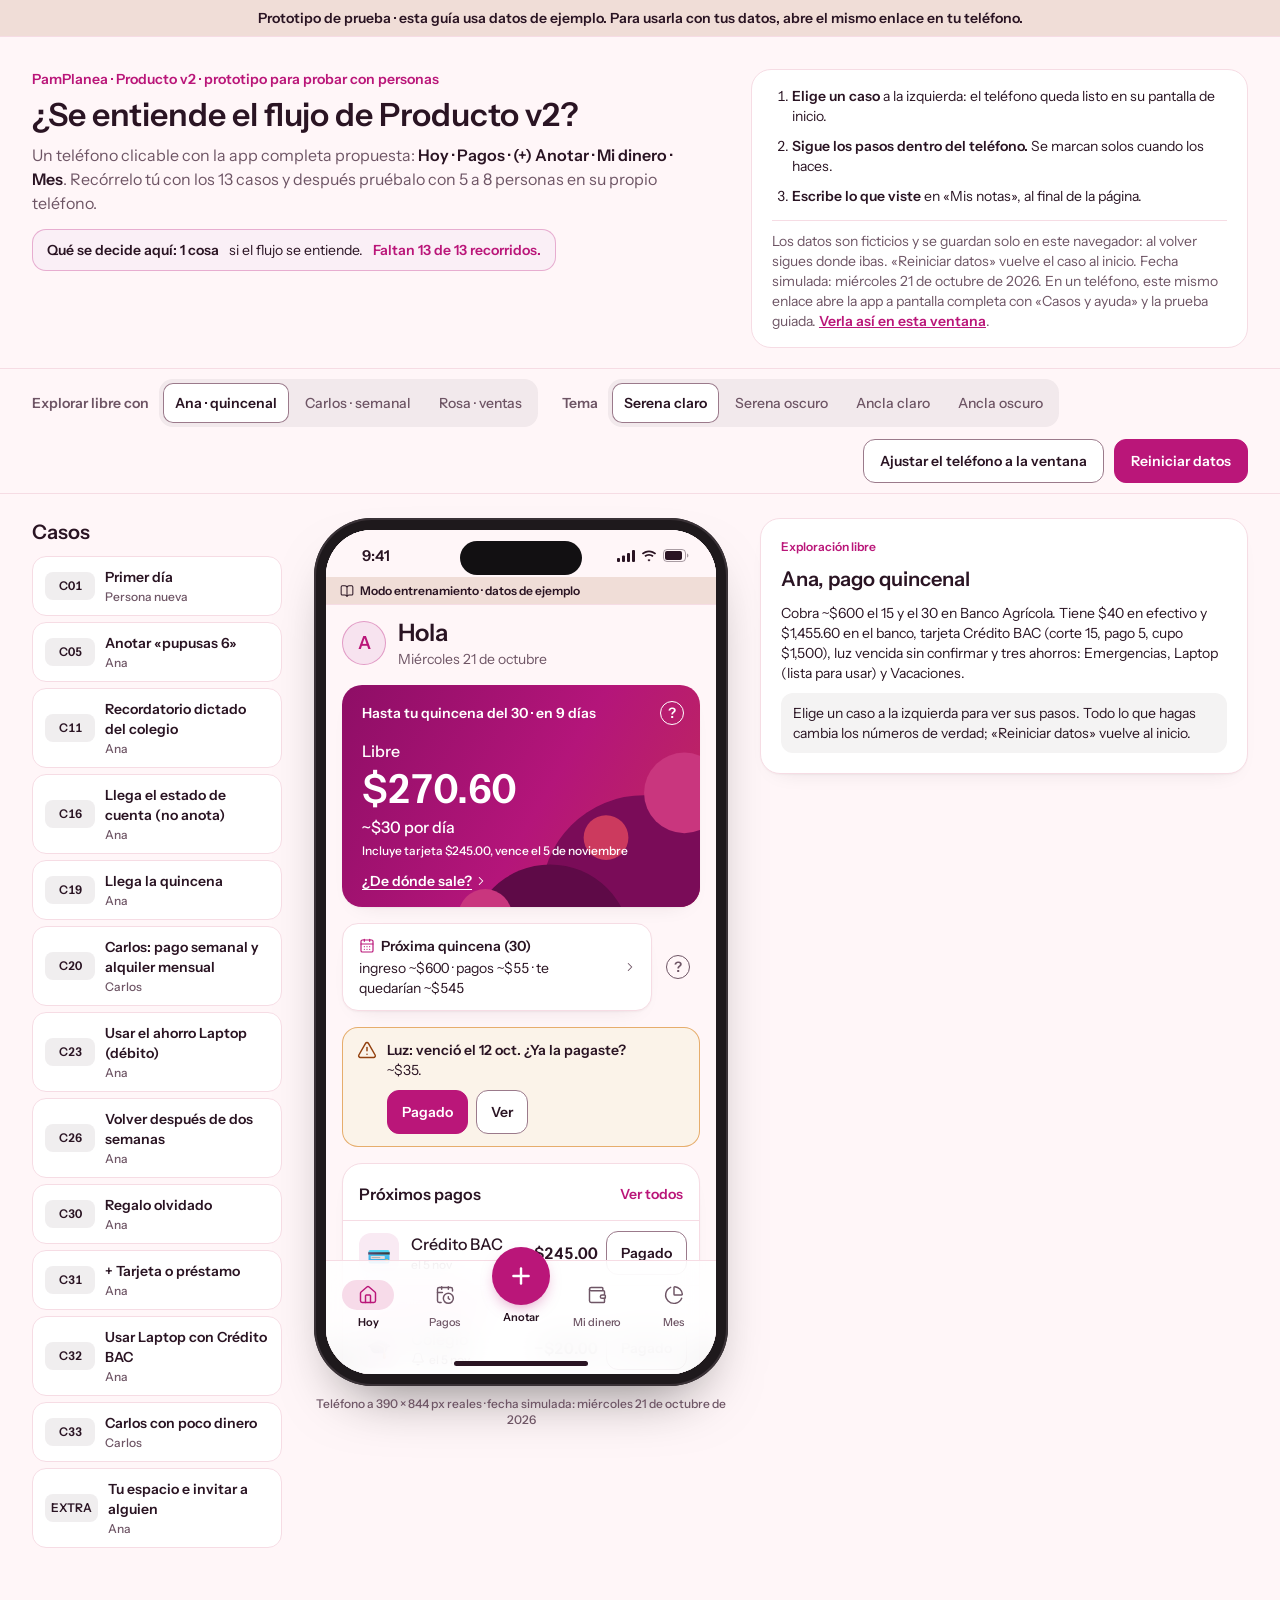
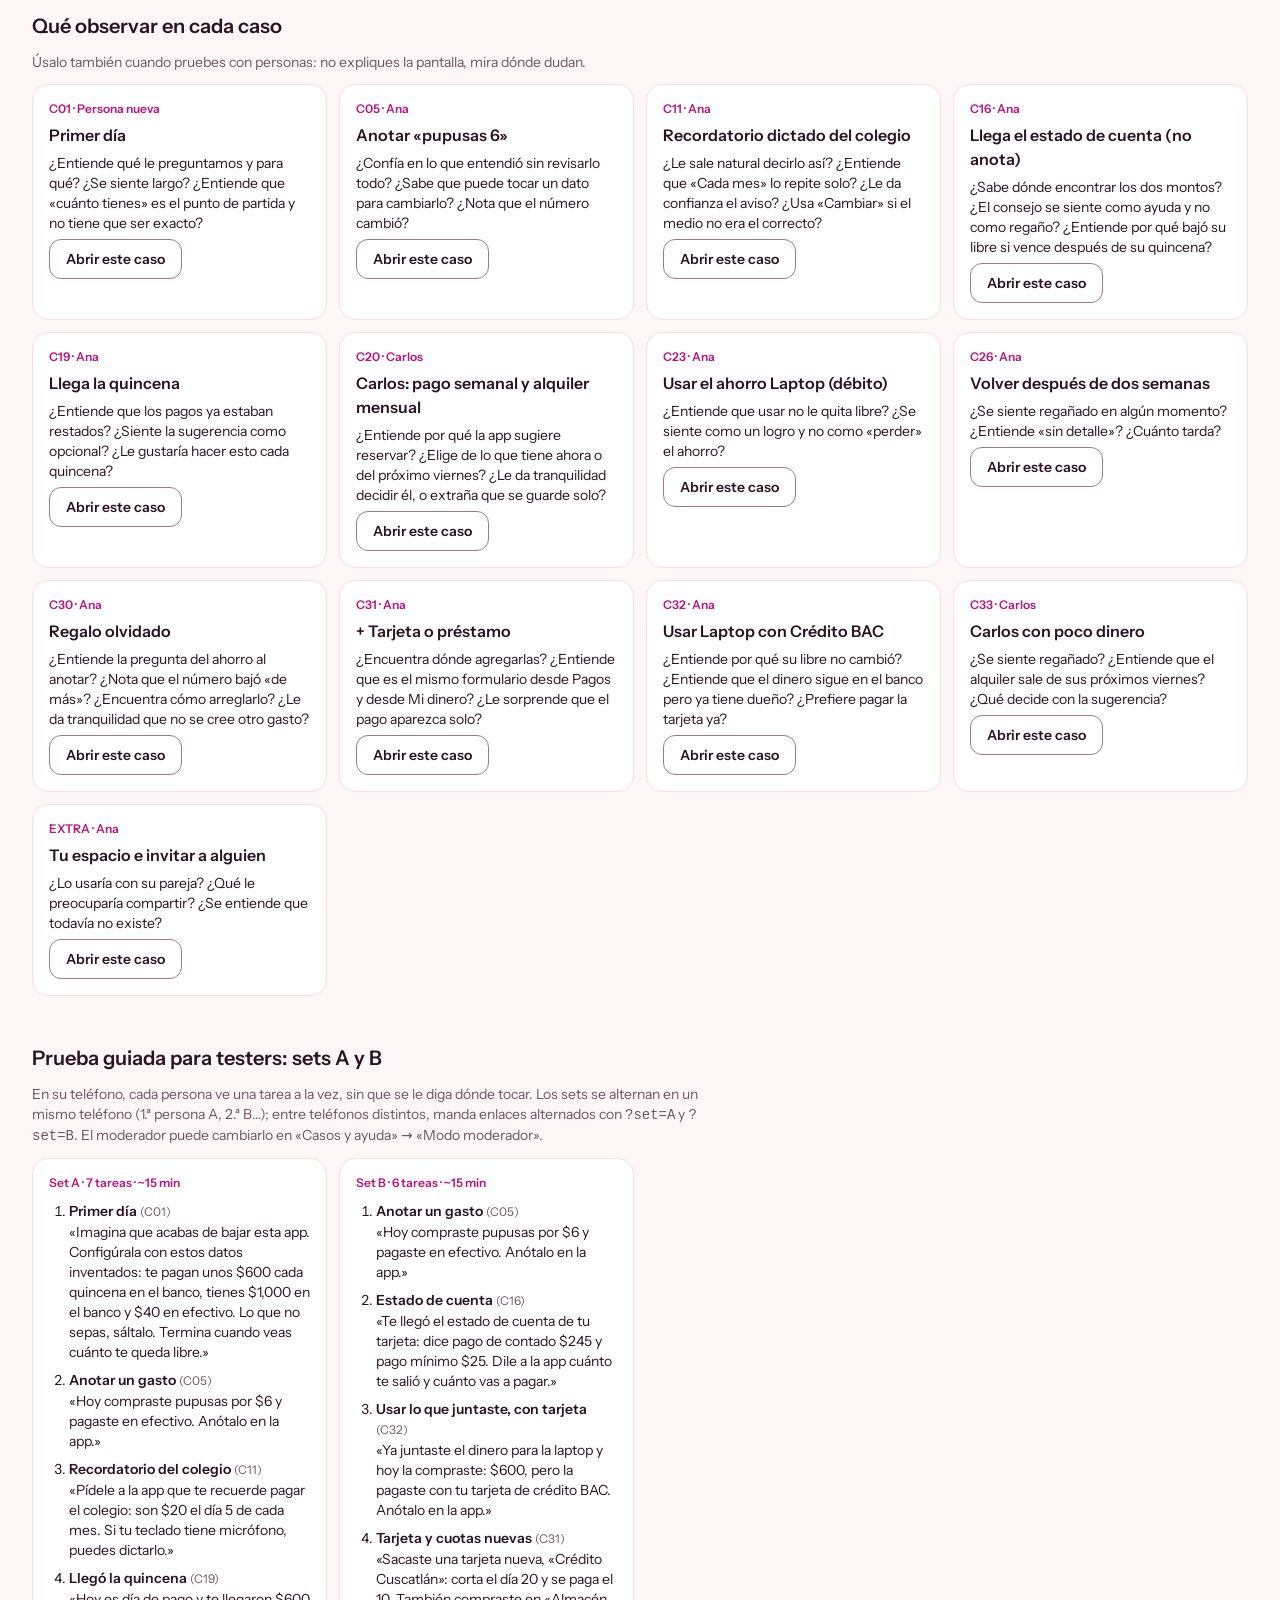
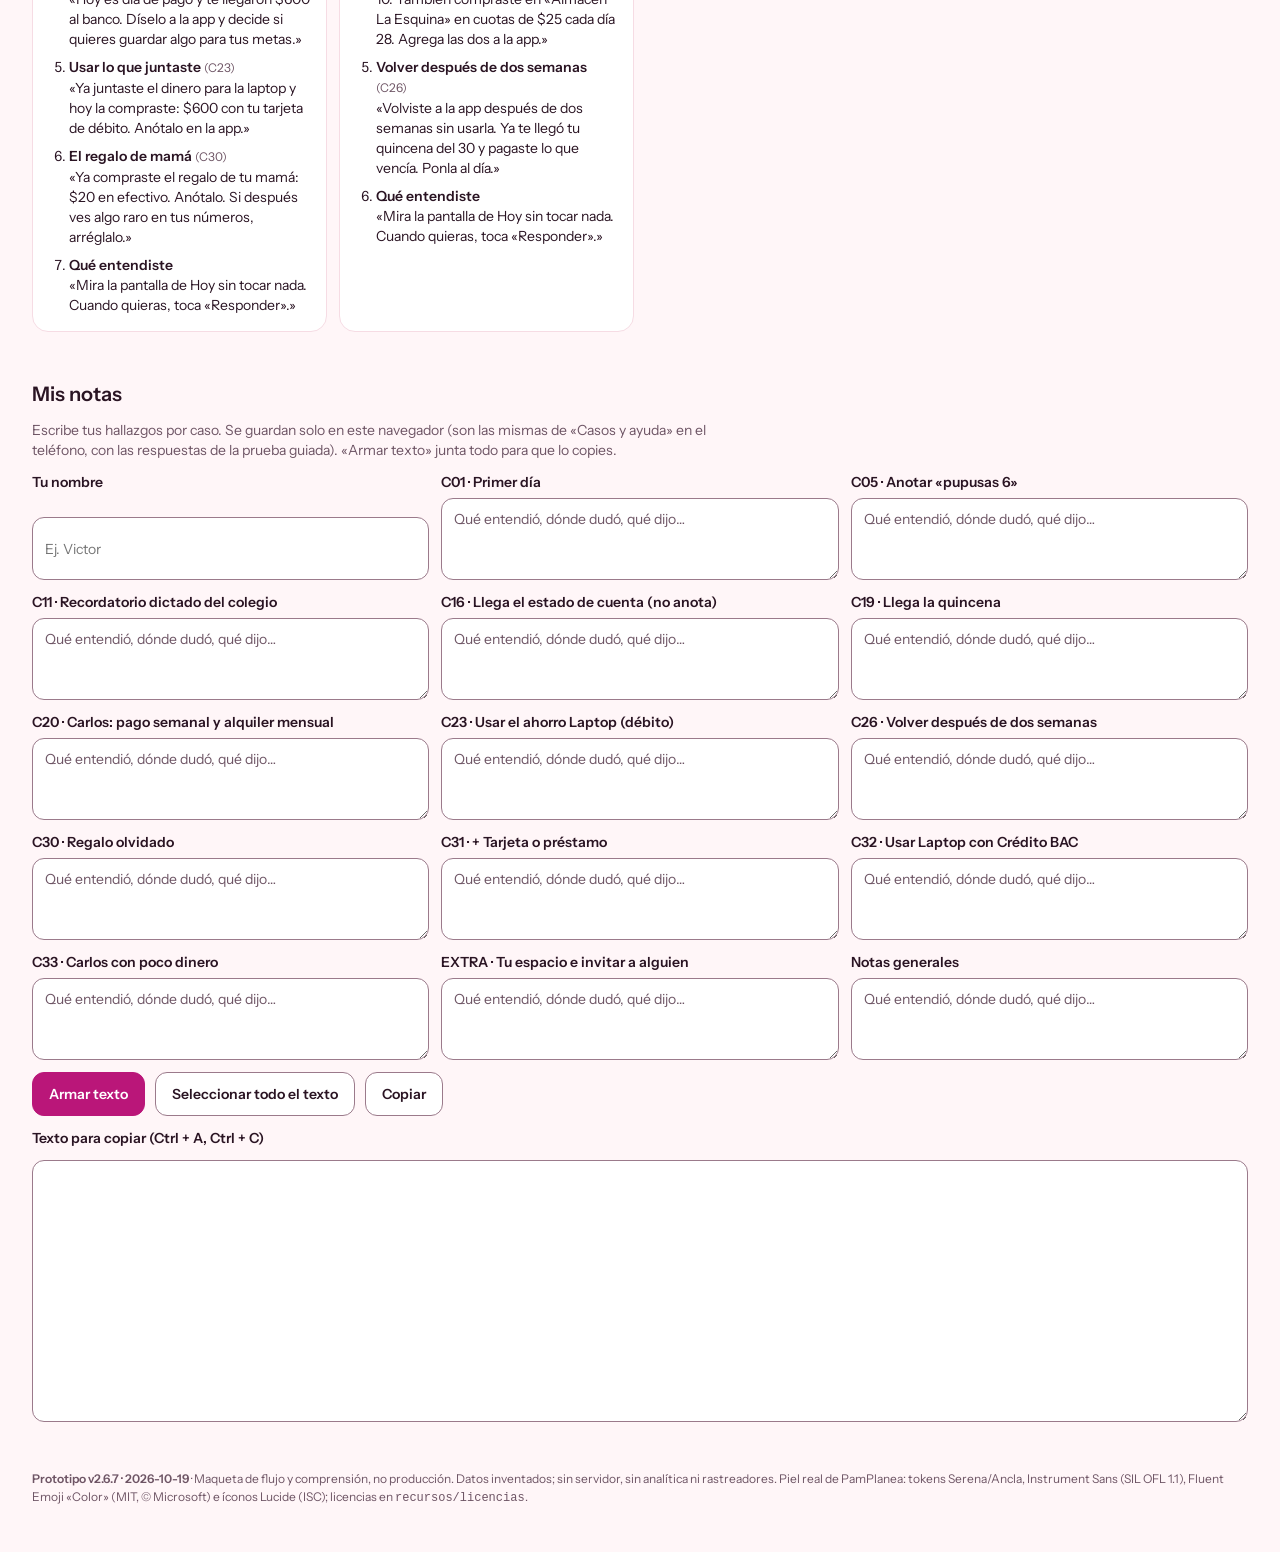
==== index.html @ c640e4ea "chore: Prototipo v2.6.7 · 2026-10-19 — caché v2.6.7, README y LEEME - VERSION_PROTOTIPO y la guía: «" ====
<!doctype html>
<html lang="es" data-palette="serena" data-mode="light">
    <head>
        <meta charset="utf-8" />
        <meta name="viewport" content="width=device-width, initial-scale=1" />
        <meta name="color-scheme" content="light dark" />
        <meta name="robots" content="noindex" />
        <title>PamPlanea · prototipo v2</title>
        <script>
            // En pantalla angosta (< 768 px) la app se abre a pantalla completa, sin marco ni guía.
            // «?guia=1» (desde «Casos y ayuda») muestra la guía de todos modos.
            if (window.matchMedia('(max-width: 767px)').matches && !/[?&]guia=1/.test(location.search)) location.replace('telefono.html' + location.search + location.hash);
        </script>
        <link rel="icon" href="recursos/icono.svg" type="image/svg+xml" />
        <script>
            // App instalable (PWA) solo servida por http(s): por file:// el navegador bloquea el manifest.
            if (/^https?:$/.test(location.protocol)) document.head.appendChild(Object.assign(document.createElement('link'), { rel: 'manifest', href: 'manifest.webmanifest' }));
        </script>
        <meta name="theme-color" content="#f7e9e4" />
        <link rel="apple-touch-icon" href="recursos/iconos/apple-touch-icon-180.png" />
        <meta name="apple-mobile-web-app-capable" content="yes" />
        <meta name="mobile-web-app-capable" content="yes" />
        <meta name="apple-mobile-web-app-title" content="PamPlanea" />
        <meta name="apple-mobile-web-app-status-bar-style" content="default" />
        <link rel="stylesheet" href="recursos/fuentes.css" />
        <link rel="stylesheet" href="recursos/tokens.css" />
        <link rel="stylesheet" href="guia.css" />
    </head>
    <body>
        <a class="g-saltar" href="#telefono">Ir al teléfono</a>
        <p class="g-aviso" role="note">Prototipo de prueba · esta guía usa datos de ejemplo. Para usarla con tus datos, abre el mismo enlace en tu teléfono.</p>
        <header class="g-cab">
            <div class="g-cab-txt">
                <p class="g-ceja">PamPlanea · Producto v2 · prototipo para probar con personas</p>
                <h1>¿Se entiende el flujo de Producto v2?</h1>
                <p class="g-lead">Un teléfono clicable con la app completa propuesta: <strong>Hoy · Pagos · (+) Anotar · Mi dinero · Mes</strong>. Recórrelo tú con los 13 casos y después pruébalo con 5 a 8 personas en su propio teléfono.</p>
                <p class="g-decide"><span class="g-decide-t">Qué se decide aquí: 1 cosa</span> si el flujo se entiende. <span id="g-faltan" aria-live="polite">Faltan 13 de 13 recorridos.</span></p>
            </div>
            <ol class="g-como">
                <li><strong>Elige un caso</strong> a la izquierda: el teléfono queda listo en su pantalla de inicio.</li>
                <li><strong>Sigue los pasos dentro del teléfono.</strong> Se marcan solos cuando los haces.</li>
                <li><strong>Escribe lo que viste</strong> en «Mis notas», al final de la página.</li>
                <li class="g-como-nota">Los datos son ficticios y se guardan solo en este navegador: al volver sigues donde ibas. «Reiniciar datos» vuelve el caso al inicio. Fecha simulada: miércoles 21 de octubre de 2026. En un teléfono, este mismo enlace abre la app a pantalla completa con «Casos y ayuda» y la prueba guiada. <a href="telefono.html">Verla así en esta ventana</a>.</li>
            </ol>
        </header>

        <div class="g-barra" role="region" aria-label="Controles del prototipo">
            <div class="g-control" role="group" aria-labelledby="g-l-persona">
                <span class="g-control-l" id="g-l-persona">Explorar libre con</span>
                <div class="g-seg">
                    <button type="button" data-persona="ana" aria-pressed="false">Ana · quincenal</button>
                    <button type="button" data-persona="carlos" aria-pressed="false">Carlos · semanal</button>
                    <button type="button" data-persona="rosa" aria-pressed="false">Rosa · ventas</button>
                </div>
            </div>
            <div class="g-control" role="group" aria-labelledby="g-l-tema">
                <span class="g-control-l" id="g-l-tema">Tema</span>
                <div class="g-seg">
                    <button type="button" data-tema="serena-claro" aria-pressed="true">Serena claro</button>
                    <button type="button" data-tema="serena-oscuro" aria-pressed="false">Serena oscuro</button>
                    <button type="button" data-tema="ancla-claro" aria-pressed="false">Ancla claro</button>
                    <button type="button" data-tema="ancla-oscuro" aria-pressed="false">Ancla oscuro</button>
                </div>
            </div>
            <div class="g-control g-control--der">
                <button type="button" class="g-btn" id="g-ajustar" aria-pressed="false">Ajustar el teléfono a la ventana</button>
                <button type="button" class="g-btn g-btn--prim" id="g-reiniciar">Reiniciar datos</button>
            </div>
        </div>

        <main class="g-main">
            <nav class="g-casos" aria-labelledby="g-casos-t">
                <h2 id="g-casos-t" class="g-h2">Casos</h2>
                <ul id="g-lista-casos"></ul>
            </nav>
            <div class="g-telefono" id="g-telefono">
                <div class="marco">
                    <iframe id="telefono" src="telefono.html" title="Prototipo de PamPlanea en un teléfono de 390 por 844 píxeles" width="390" height="844"></iframe>
                </div>
                <p class="g-pie-tel" id="g-pie-tel">Teléfono a 390 × 844 px reales · fecha simulada: miércoles 21 de octubre de 2026</p>
            </div>
            <aside class="g-panel" id="g-panel" aria-live="polite"></aside>
        </main>

        <section class="g-seccion" aria-labelledby="g-obs-t">
            <h2 id="g-obs-t" class="g-h2">Qué observar en cada caso</h2>
            <p class="g-sub">Úsalo también cuando pruebes con personas: no expliques la pantalla, mira dónde dudan.</p>
            <div class="g-obs" id="g-obs"></div>
        </section>

        <section class="g-seccion" aria-labelledby="g-sets-t">
            <h2 id="g-sets-t" class="g-h2">Prueba guiada para testers: sets A y B</h2>
            <p class="g-sub">En su teléfono, cada persona ve una tarea a la vez, sin que se le diga dónde tocar. Los sets se alternan en un mismo teléfono (1.ª persona A, 2.ª B…); entre teléfonos distintos, manda enlaces alternados con <code>?set=A</code> y <code>?set=B</code>. El moderador puede cambiarlo en «Casos y ayuda» → «Modo moderador».</p>
            <div class="g-obs" id="g-sets"></div>
        </section>

        <section class="g-seccion" aria-labelledby="g-notas-t">
            <h2 id="g-notas-t" class="g-h2">Mis notas</h2>
            <p class="g-sub">Escribe tus hallazgos por caso. Se guardan solo en este navegador (son las mismas de «Casos y ayuda» en el teléfono, con las respuestas de la prueba guiada). «Armar texto» junta todo para que lo copies.</p>
            <div class="g-notas" id="g-notas"></div>
            <div class="g-armar">
                <button type="button" class="g-btn g-btn--prim" id="g-armar">Armar texto</button>
                <button type="button" class="g-btn" id="g-seleccionar">Seleccionar todo el texto</button>
                <button type="button" class="g-btn" id="g-copiar">Copiar</button>
                <span class="g-copiado" id="g-copiado" aria-live="polite"></span>
            </div>
            <label class="g-label" for="g-texto">Texto para copiar (Ctrl + A, Ctrl + C)</label>
            <textarea id="g-texto" class="g-texto" readonly rows="12"></textarea>
        </section>

        <footer class="g-pie">
            <p><strong id="g-version">Prototipo v2.6.7 · 2026-10-19</strong> · Maqueta de flujo y comprensión, no producción. Datos inventados; sin servidor, sin analítica ni rastreadores. Piel real de PamPlanea: tokens Serena/Ancla, Instrument Sans (SIL OFL 1.1), Fluent Emoji «Color» (MIT, © Microsoft) e íconos Lucide (ISC); licencias en <code>recursos/licencias</code>.</p>
        </footer>
        <script src="casos.js"></script>
        <script src="guia.js"></script>
    </body>
</html>
---- recursos/fuentes.css ----
/* Instrument Sans (SIL OFL 1.1). Incrustada en base64 para abrir con doble clic. */
@font-face{font-family:'Instrument Sans';font-style:normal;font-weight:400;font-display:block;src:url([data-uri]) format('woff2')}
@font-face{font-family:'Instrument Sans';font-style:normal;font-weight:500;font-display:block;src:url([data-uri]) format('woff2')}
@font-face{font-family:'Instrument Sans';font-style:normal;font-weight:600;font-display:block;src:url([data-uri]) format('woff2')}
---- recursos/tokens.css ----
/* Copiado de resources/css/app.css (solo lectura) por herramientas/generar-recursos.mjs. */
:root {
    --font-sans:
        Instrument Sans, ui-sans-serif, system-ui, sans-serif,
        'Apple Color Emoji', 'Segoe UI Emoji', 'Segoe UI Symbol',
        'Noto Color Emoji';

    --color-brand: #ba1679;
    --color-primary: #ba1679;
    --color-focus: #ba1679;
    --color-control-border: #9b7a8b;
    --color-primary-fg: #ffffff;
    --color-button-primary-hover: #9f1268;
    --color-button-primary-active: #860f57;
    --color-button-danger-hover: #a91f28;
    --color-button-danger-active: #8e1a22;
    --color-button-danger-fg: #ffffff;
    --color-accent: #ff8a5c;
    --color-surface: #fff6f8;
    --color-surface-2: #ffffff;
    --color-text: #2a1423;
    --color-text-muted: #6e5565;
    --color-border: #f6dce4;
    --color-success: #0b7748;
    --color-danger: #c5242f;

    /* Fixed type scale 32/24/20/16/14/12 (03 §17.3). */
    
    
    --radius-card: 1.25rem;
}
:root {
    color-scheme: light;

    /* The cover of a savings fund (03 §19.7.1): its three colours, its text and the
       eight tones of its drawing. Every one of them holds the text at 4.5:1 or more. */
    --cover-1: #ffd3b8;
    --cover-2: #ffb3c7;
    --cover-3: #f7a8e0;
    --cover-fg: #2a1423;
    --cover-far: #ffdde8;
    --cover-mid: #ff9dbd;
    --cover-near: #f2709f;
    --cover-ink: #e0568f;
    --cover-disc: #fff3c4;
    --cover-acc: #ff8a5c;
    --cover-acc2: #c9a0f5;
    --cover-lite: #ffffff;

    /* The cover of Inicio (03 §19.7.2): its three colours, its text and the four tones
       of its pattern. Every one of them holds white text at 4.5:1 or more. */
    --home-1: #8e0e66;
    --home-2: #b4157a;
    --home-3: #c02a5a;
    --home-fg: #ffffff;
    --home-far: #c9367e;
    --home-mid: #7a0c58;
    --home-near: #5e0a47;
    --home-lite: #cc3a5e;
    --art-main: #ba1679;
    --art-deep: #9f1268;
    --art-soft: #f1d0e4;
    --art-wash: #ffe9f1;
    --art-acc: #ff8a5c;
    --art-acc2: #b892f0;
    --art-lite: #ffffff;

    --app-motion-ease: cubic-bezier(0.2, 0.75, 0.25, 1);
    --app-shadow-card:
        0 1px 2px color-mix(in srgb, var(--color-text) 4%, transparent),
        0 10px 24px -18px color-mix(in srgb, var(--color-text) 18%, transparent);
    --app-shadow-overlay: 0 16px 48px -12px
        color-mix(in srgb, var(--color-text) 22%, transparent);
    --app-tint-active: color-mix(
        in srgb,
        var(--color-primary) 12%,
        var(--color-surface)
    );
    /* The one fill of a disabled button, whatever its variant (03 §11.1). */
    --app-button-disabled: color-mix(
        in srgb,
        var(--color-text) 12%,
        var(--color-surface-2)
    );

    /* Own palette for a card's colour (03 §18.1): no brand hues, no green or red. */
    --card-1: #7a4b6e;
    --card-2: #2b6470;
    --card-3: #4b4f8c;
    --card-4: #7a5a1c;
    --card-5: #4a5058;
    --card-6: #7b4f35;
    --card-fg: #ffffff;

    /* Category tones (03 §19.7, rules 7 and 8), the same in Serena and Ancla: one value for
       text and stroke over the tint, one for fills (dot, bar, chart). Light. */
    --tone-share: 16%;
    --tone-ambar: #92400e;
    --tone-ambar-fill: #d67506;
    --tone-naranja: #9a3412;
    --tone-naranja-fill: #ea580c;
    --tone-mostaza: #854d0e;
    --tone-mostaza-fill: #a16207;
    --tone-cian: #155e75;
    --tone-cian-fill: #0891b2;
    --tone-celeste: #0369a1;
    --tone-celeste-fill: #0284c7;
    --tone-azul: #1d4ed8;
    --tone-azul-fill: #2563eb;
    --tone-indigo: #4338ca;
    --tone-indigo-fill: #4f46e5;
    --tone-violeta: #6d28d9;
    --tone-violeta-fill: #7c3aed;
    --tone-fucsia: #a21caf;
    --tone-fucsia-fill: #c026d3;
    --tone-rosa: #ba185b;
    --tone-rosa-fill: #db2777;
    --tone-cafe: #6b3410;
    --tone-cafe-fill: #92400e;
    --tone-pizarra: #475569;
    --tone-pizarra-fill: #64748b;
}

:root[data-palette='ancla'] {
    /* The cover of a savings fund. */
    --cover-1: #bfd8ff;
    --cover-2: #b5e6f5;
    --cover-3: #c9d4ff;
    --cover-fg: #0d1b33;
    --cover-far: #dcebff;
    --cover-mid: #7fb2fa;
    --cover-near: #5b95f0;
    --cover-ink: #4c86e8;
    --cover-disc: #fff3c4;
    --cover-acc: #2cc5de;
    --cover-acc2: #ffb48a;
    --cover-lite: #ffffff;
    /* The cover of Inicio. */
    --home-1: #1a3bc2;
    --home-2: #1e54d4;
    --home-3: #0b6788;
    --home-fg: #ffffff;
    --home-far: #2a6fd6;
    --home-mid: #14309e;
    --home-near: #0f2478;
    --home-lite: #0e7c96;
    --art-main: #1f55e0;
    --art-deep: #1946bd;
    --art-soft: #d2ddf9;
    --art-wash: #e6efff;
    --art-acc: #06b6d4;
    --art-acc2: #ff9e6b;
    --art-lite: #ffffff;
    --color-brand: #1f55e0;
    --color-primary: #1f55e0;
    --color-focus: #1f55e0;
    --color-control-border: #71829e;
    --color-primary-fg: #ffffff;
    --color-button-primary-hover: #1946bd;
    --color-button-primary-active: #153b9f;
    --color-button-danger-hover: #a91f28;
    --color-button-danger-active: #8e1a22;
    --color-accent: #06b6d4;
    --color-surface: #f3f7fe;
    --color-surface-2: #ffffff;
    --color-text: #0d1b33;
    --color-text-muted: #4a5a75;
    --color-border: #d9e4f5;
    --color-success: #0b7748;
    --color-danger: #c5242f;
    --color-button-danger-fg: #ffffff;
}

:root[data-mode='dark'] {
    color-scheme: dark;

    --color-primary-fg: #2b0a1c;
    --color-surface: #170e14;
    --color-surface-2: #22151d;
    --color-text: #fbeff4;
    --color-text-muted: #cdb4c2;
    --color-control-border: #9a7c8c;
    --color-border: #3b2733;
    --color-success: #4ade94;
    --color-danger: #ff8b85;
    --color-button-danger-hover: #f3a39d;
    --color-button-danger-active: #f7b4af;
    --color-button-danger-fg: #2b0a1c;

    --card-1: #d3a0c4;
    --card-2: #7fbac6;
    --card-3: #a6a9e0;
    --card-4: #d4ae6a;
    --card-5: #aeb4bb;
    --card-6: #d2a081;
    --card-fg: #15171a;

    /* Category tones (03 §19.7, rules 7 and 8), the same in Serena and Ancla: one value for
       text and stroke over the tint, one for fills (dot, bar, chart). Dark. */
    --tone-share: 24%;
    --tone-ambar: #fcd34d;
    --tone-ambar-fill: #fbbf24;
    --tone-naranja: #fdba74;
    --tone-naranja-fill: #fb923c;
    --tone-mostaza: #fde047;
    --tone-mostaza-fill: #facc15;
    --tone-cian: #67e8f9;
    --tone-cian-fill: #22d3ee;
    --tone-celeste: #7dd3fc;
    --tone-celeste-fill: #38bdf8;
    --tone-azul: #93c5fd;
    --tone-azul-fill: #60a5fa;
    --tone-indigo: #a5b4fc;
    --tone-indigo-fill: #818cf8;
    --tone-violeta: #c4b5fd;
    --tone-violeta-fill: #a78bfa;
    --tone-fucsia: #f0abfc;
    --tone-fucsia-fill: #e879f9;
    --tone-rosa: #f9a8d4;
    --tone-rosa-fill: #f472b6;
    --tone-cafe: #e0b98f;
    --tone-cafe-fill: #d4a373;
    --tone-pizarra: #cbd5e1;
    --tone-pizarra-fill: #94a3b8;
}

:root[data-palette='serena'][data-mode='dark'] {
    /* The cover of a savings fund. */
    --cover-1: #6b2a3f;
    --cover-2: #7a2f5c;
    --cover-3: #5b2a6e;
    --cover-fg: #ffffff;
    --cover-far: #a63c78;
    --cover-mid: #5e1d52;
    --cover-near: #3d123a;
    --cover-ink: #260b24;
    --cover-disc: #cc3d6b;
    --cover-acc: #c2410c;
    --cover-acc2: #7a3fc0;
    --cover-lite: #be4a80;
    /* The cover of Inicio. */
    --home-1: #7a0f5a;
    --home-2: #a3176d;
    --home-3: #a82c56;
    --home-fg: #ffffff;
    --home-far: #bf3478;
    --home-mid: #650c4b;
    --home-near: #4a0937;
    --home-lite: #c43a5e;
    --art-main: #ff7db8;
    --art-deep: #ab557d;
    --art-soft: #64344c;
    --art-wash: #2e1826;
    --art-acc: #ffa27a;
    --art-acc2: #b79cf2;
    --art-lite: #22151d;
    --color-brand: #ff7db8;
    --color-primary: #ff7db8;
    --color-focus: #ff7db8;
    --color-button-primary-hover: #ff9bc8;
    --color-button-primary-active: #ffb1d4;
    --color-accent: #ffa27a;
    --color-control-border: #9a7c8c;
    --color-primary-fg: #2b0a1c;
    --color-button-danger-hover: #ffa09b;
    --color-button-danger-active: #ffb5b1;
    --color-button-danger-fg: #2b0a1c;
    --color-surface: #170e14;
    --color-surface-2: #22151d;
    --color-text: #fbeff4;
    --color-text-muted: #cdb4c2;
    --color-border: #3b2733;
    --color-success: #4ade94;
    --color-danger: #ff8b85;
}

:root[data-palette='ancla'][data-mode='dark'] {
    /* The cover of a savings fund. */
    --cover-1: #1f3a7a;
    --cover-2: #1b5273;
    --cover-3: #2b3585;
    --cover-fg: #ffffff;
    --cover-far: #2f58b8;
    --cover-mid: #16306e;
    --cover-near: #0f2152;
    --cover-ink: #0a1638;
    --cover-disc: #2a74cc;
    --cover-acc: #0e7c96;
    --cover-acc2: #b4530f;
    --cover-lite: #3672c8;
    /* The cover of Inicio. */
    --home-1: #142e99;
    --home-2: #1a4ab8;
    --home-3: #0a5f7d;
    --home-fg: #ffffff;
    --home-far: #2a66c4;
    --home-mid: #10267f;
    --home-near: #0b1a5c;
    --home-lite: #0c708a;
    --art-main: #7aa5ff;
    --art-deep: #5371ae;
    --art-soft: #32446a;
    --art-wash: #141f38;
    --art-acc: #4dd8ee;
    --art-acc2: #ffb48a;
    --art-lite: #131b2a;
    --color-brand: #7aa5ff;
    --color-primary: #7aa5ff;
    --color-focus: #7aa5ff;
    --color-button-primary-hover: #9bbbff;
    --color-button-primary-active: #b1caff;
    --color-accent: #4dd8ee;
    --color-control-border: #7386a6;
    --color-primary-fg: #081433;
    --color-button-danger-hover: #ffa09b;
    --color-button-danger-active: #ffb5b1;
    --color-button-danger-fg: #081433;
    --color-surface: #0b111d;
    --color-surface-2: #131b2a;
    --color-text: #eef3fc;
    --color-text-muted: #aebbd0;
    --color-border: #25324a;
    --color-success: #4ade94;
    --color-danger: #ff8b85;
}

/* Reglas de componentes reales de la app que este prototipo reutiliza. */
.app-button:disabled:not(.app-color-button, .app-button--card),
.app-button[aria-disabled='true'],
.app-ghost-button:disabled,
.app-ghost-button[aria-disabled='true'],
.app-menu [aria-disabled='true'] .app-menu-action,
fieldset:disabled .app-segment {
    --button-bg: var(--app-button-disabled) !important;
    --button-fg: var(--color-text-muted) !important;
    --button-border: var(--app-button-disabled) !important;

    background-color: var(--button-bg) !important;
    color: var(--button-fg) !important;
    border-color: var(--button-border) !important;
    box-shadow: none;
    cursor: not-allowed;
    opacity: 1 !important;
}

.app-card > .transaction-list-item:first-child {
    border-top-left-radius: calc(var(--radius-card) - 1px);
    border-top-right-radius: calc(var(--radius-card) - 1px);
}

.app-card > .transaction-list-item:last-child {
    border-bottom-right-radius: calc(var(--radius-card) - 1px);
    border-bottom-left-radius: calc(var(--radius-card) - 1px);
}

.app-ghost-button {
    display: inline-flex;
    min-width: 44px;
    min-height: 44px;
    align-items: center;
    justify-content: center;
    border-radius: var(--radius-xl);
    background-color: transparent;
    color: var(--color-text-muted);
}

.app-ghost-button:hover:not(:disabled),
.app-ghost-button[aria-pressed='true'],
.app-shell-account[aria-expanded='true'] {
    background-color: color-mix(in srgb, var(--color-text) 7%, transparent);
    color: var(--color-text);
}

.app-ghost-button:active:not(:disabled) {
    background-color: color-mix(in srgb, var(--color-text) 11%, transparent);
}

.app-ghost-button--danger,
.app-ghost-button--danger:hover:not(:disabled) {
    color: var(--color-danger);
}

.app-ghost-button--accent,
.app-ghost-button--accent:hover:not(:disabled) {
    color: var(--color-primary);
}

.app-card {
    border: 1px solid var(--color-border);
    border-radius: var(--radius-card);
    background-color: var(--color-surface-2);
    box-shadow: var(--app-shadow-card);
}

.transactions-day > .app-card {
    overflow: hidden;
}

.app-tabs {
    display: grid;
    grid-template-columns: repeat(2, minmax(0, 1fr));
    gap: 4px;
    border-radius: 1rem;
    background-color: color-mix(in srgb, var(--color-text) 6%, transparent);
    padding: 4px;
}

@media (width >= 640px) {
    .app-tabs {
        display: inline-grid;
    }
}

.app-tab {
    display: inline-flex;
    min-height: 44px;
    align-items: center;
    justify-content: center;
    gap: 0.5rem;
    border-radius: var(--radius-xl);
    padding-inline: 1rem;
    color: var(--color-text-muted);
    font-size: 0.875rem;
    font-weight: 500;
    line-height: 1.25rem;
}

.app-tab[aria-selected='true'],
.app-tab[aria-pressed='true'] {
    background-color: var(--color-surface-2);
    box-shadow: inset 0 0 0 1px var(--color-control-border);
    color: var(--color-text);
    font-weight: 600;
}

.app-tab-count {
    font-size: 0.75rem;
    font-variant-numeric: tabular-nums;
    font-weight: 500;
}

:where(
    .app-button:not(.app-button--card),
    .app-ghost-button,
    .app-choice,
    .app-dialog-close,
    .app-menu-action,
    .app-shell-nav-link,
    .app-shell-mobile-link,
    .app-shell-mobile-register,
    .theme-palette-choice,
    .theme-mode-choice
) {
    touch-action: manipulation;
    
    transition:
        transform 180ms var(--app-motion-ease),
        opacity 180ms var(--app-motion-ease);
}

:where(
        .app-button:not(.app-button--card),
        .app-ghost-button,
        .app-choice,
        .app-dialog-close,
        .app-menu-action,
        .app-shell-nav-link,
        .app-shell-mobile-link,
        .app-shell-mobile-register,
        .theme-palette-choice,
        .theme-mode-choice
    ):active:not(:disabled) {
    transform: scale(0.97);
}

@media (prefers-reduced-motion: reduce) {
    .app-shell-sidebar::before,
    .app-shell-label,
    .app-shell-active-indicator,
    .app-shell-mobile-nav,
    .app-shell-mobile-indicator,
    .app-overlay-motion,
    .app-dialog,
    .app-dialog-mask,
    .app-shell-more-mask,
    .app-menu,
    .app-shell-more,
    .app-form-popover,
    .transaction-list-item,
    :where(
        .app-button:not(.app-button--card),
        .app-ghost-button,
        .app-choice,
        .app-dialog-close,
        .app-menu-action,
        .app-shell-nav-link,
        .app-shell-mobile-link,
        .app-shell-mobile-register,
        .theme-palette-choice,
        .theme-mode-choice
    ) {
        transition: none !important;
        animation: none !important;
    }
    :where(
        .app-button:not(.app-button--card),
        .app-ghost-button,
        .app-choice,
        .app-dialog-close,
        .app-menu-action,
        .app-shell-nav-link,
        .app-shell-mobile-link,
        .app-shell-mobile-register,
        .theme-palette-choice,
        .theme-mode-choice
    ):is(:hover, :active),
    .transaction-list-item {
        transform: none !important;
    }
    .app-dialog,
    .app-menu,
    .app-shell-more,
    .app-form-popover {
        transform: none !important;
        opacity: 1 !important;
    }
}

.app-header-action,
.app-main-action {
    min-height: 48px;
}

@media (prefers-reduced-motion: no-preference) {
    .app-save-check {
        animation: app-save-check 200ms var(--app-motion-ease) both;
    }
}

@keyframes app-save-check {
    from {
        opacity: 0;
        transform: scale(0.6);
    }
    to {
        opacity: 1;
        transform: none;
    }
}

.app-illustration {
    display: block;
    flex-shrink: 0;
    width: 10rem;
    height: 7.5rem;
}

.app-illustration--large {
    width: 12.5rem;
    height: 9.375rem;
}

.app-illustration--small {
    width: 7.5rem;
    height: 5.625rem;
}

.app-illustration--mini {
    width: 4.5rem;
    height: 3.375rem;
}

@media (width >= 768px) {
    .app-illustration {
        width: 12.5rem;
        height: 9.375rem;
    }
    .app-illustration--large {
        width: 15rem;
        height: 11.25rem;
    }
    .app-illustration--small {
        width: 10rem;
        height: 7.5rem;
    }
    .app-illustration--mini {
        width: 6rem;
        height: 4.5rem;
    }
}

@media (height < 640px) {
    
    .app-illustration,
    .app-illustration--large,
    .app-illustration--small {
        width: 7.5rem;
        height: 5.625rem;
    }
    
    .app-empty-state[role='alert'] .app-illustration {
        display: none;
    }
    .app-illustration--mini {
        width: 4.5rem;
        height: 3.375rem;
    }
}

@media (width < 768px) {
    .app-empty-state:has(> [data-illustration='cuentas']),
    .app-empty-state:has(> [data-illustration='ahorros']) {
        padding-block: 2rem;
    }
    .app-empty-state .app-illustration[data-illustration='cuentas'],
    .app-empty-state .app-illustration[data-illustration='ahorros'] {
        width: 6rem;
        height: 4.5rem;
    }
}

.app-illustration [data-art-motion] {
    transform-box: fill-box;
    transform-origin: center;
}

@media (prefers-reduced-motion: no-preference) {
    .app-illustration--entering [data-art-motion='rise'] {
        animation: app-art-rise 1.4s var(--app-motion-ease) both;
    }
    .app-illustration--entering [data-art-motion='pop'] {
        animation: app-art-pop 0.5s var(--app-motion-ease) 1.1s both;
    }
    .app-illustration--entering [data-art-motion='drop'] {
        animation: app-art-drop 0.9s cubic-bezier(0.4, 0, 0.7, 0.4) 0.5s both;
    }
}

.app-home-pattern {
    position: relative;
    isolation: isolate;
    overflow: hidden;
    background: linear-gradient(
        120deg,
        var(--home-1),
        var(--home-2) 55%,
        var(--home-3)
    );
    color: var(--home-fg);
}

.app-home-pattern-art {
    position: absolute;
    inset: 0;
    z-index: -1;
    width: 100%;
    height: 100%;
    pointer-events: none;
}

.app-home-pattern [data-home-tone='far'] {
    --home-tone: var(--home-far);
}

.app-home-pattern [data-home-tone='mid'] {
    --home-tone: var(--home-mid);
}

.app-home-pattern [data-home-tone='near'] {
    --home-tone: var(--home-near);
}

.app-home-pattern [data-home-tone='lite'] {
    --home-tone: var(--home-lite);
}

.app-home-pattern [data-home-tone] {
    fill: var(--home-tone);
}

.app-home-pattern path[data-home-tone] {
    fill: none;
    stroke: var(--home-tone);
    stroke-width: 3;
    stroke-linecap: round;
}

@media (prefers-reduced-motion: no-preference) {
    .app-enter {
        animation: app-enter 280ms var(--app-motion-ease)
            var(--app-enter-delay, 0ms) both;
    }
    .app-goal-bar--entering {
        animation: app-goal-grow 600ms var(--app-motion-ease) both;
    }
}

.app-goal-bar {
    transform-origin: left center;
}

@keyframes app-enter {
    from {
        opacity: 0;
        transform: translateY(8px);
    }

    to {
        opacity: 1;
        transform: none;
    }
}

@keyframes app-goal-grow {
    from {
        transform: scaleX(0);
    }

    to {
        transform: none;
    }
}

@media (prefers-reduced-motion: no-preference) {
    .app-home-pattern-art--entering {
        animation: app-home-pattern-in 280ms var(--app-motion-ease) both;
    }
}

@keyframes app-home-pattern-in {
    from {
        opacity: 0;
        transform: translateY(8px);
    }

    to {
        opacity: 1;
        transform: none;
    }
}

.app-home-pattern .app-home-pattern-muted {
    color: var(--home-fg);
}

.app-home-pattern-action,
.app-cover-action {
    position: absolute;
    top: 0.5rem;
    right: 0.5rem;
    display: inline-flex;
    width: 2.75rem;
    height: 2.75rem;
    align-items: center;
    justify-content: center;
    border-radius: var(--radius-xl);
    color: var(--home-fg);
}

.app-home-pattern-action:hover {
    background-color: color-mix(in srgb, var(--home-fg) 14%, transparent);
}

.app-cover-action {
    color: var(--cover-fg);
}

.app-cover-action:hover {
    background-color: color-mix(in srgb, var(--cover-fg) 14%, transparent);
}

.app-home-pattern :focus-visible {
    outline-color: var(--home-fg);
}

.app-cover {
    position: relative;
    isolation: isolate;
    overflow: hidden;
    background: linear-gradient(
        120deg,
        var(--cover-1),
        var(--cover-2) 55%,
        var(--cover-3)
    );
    color: var(--cover-fg);
}

.app-cover-art {
    position: absolute;
    inset: 0;
    z-index: -1;
    width: 100%;
    height: 100%;
    pointer-events: none;
}

.app-cover-art [data-cover-motion] {
    transform-box: fill-box;
    transform-origin: center;
}

.app-cover-art [data-cover-motion='swing'] {
    transform-origin: center top;
}

.app-cover-art [data-cover-motion='grow'] {
    transform-origin: center bottom;
}

@media (prefers-reduced-motion: no-preference) {
    .app-cover-art--entering [data-cover-motion='rise'] {
        animation: app-cover-rise 1.4s var(--app-motion-ease) both;
    }
    .app-cover-art--entering [data-cover-motion='drift'] {
        animation: app-cover-drift 2.2s var(--app-motion-ease) 0.2s both;
    }
    .app-cover-art--entering [data-cover-motion='pop'] {
        animation: app-cover-pop 0.5s var(--app-motion-ease) 1.1s both;
    }
    .app-cover-art--entering [data-cover-motion='drop'] {
        animation: app-cover-drop 0.9s cubic-bezier(0.4, 0, 0.7, 0.4) 0.5s both;
    }
    .app-cover-art--entering [data-cover-motion='fly'] {
        animation: app-cover-fly 2.4s var(--app-motion-ease) both;
    }
    .app-cover-art--entering [data-cover-motion='drive'] {
        animation: app-cover-drive 2s var(--app-motion-ease) both;
    }
    .app-cover-art--entering [data-cover-motion='float'] {
        animation: app-cover-float 1.8s var(--app-motion-ease) both;
    }
    .app-cover-art--entering [data-cover-motion='swing'] {
        animation: app-cover-swing 1.6s var(--app-motion-ease) both;
    }
    .app-cover-art--entering [data-cover-motion='grow'] {
        animation: app-cover-grow 1.4s var(--app-motion-ease) both;
    }
}

@keyframes app-cover-rise {
    from {
        opacity: 0;
        transform: translateY(18px);
    }

    to {
        opacity: 1;
        transform: none;
    }
}

@keyframes app-cover-drift {
    from {
        opacity: 0;
        transform: translateX(-28px);
    }

    to {
        opacity: 1;
        transform: none;
    }
}

@keyframes app-cover-pop {
    from {
        opacity: 0;
        transform: scale(0.6);
    }

    to {
        opacity: 1;
        transform: none;
    }
}

@keyframes app-cover-drop {
    from {
        opacity: 0;
        transform: translateY(-24px);
    }

    to {
        opacity: 1;
        transform: none;
    }
}

@keyframes app-cover-fly {
    from {
        opacity: 0;
        transform: translate(-64px, 16px);
    }

    to {
        opacity: 1;
        transform: none;
    }
}

@keyframes app-cover-drive {
    from {
        transform: translateX(-46px);
    }

    to {
        transform: none;
    }
}

@keyframes app-cover-float {
    from {
        transform: translateY(10px);
    }

    to {
        transform: none;
    }
}

@keyframes app-cover-swing {
    from {
        transform: rotate(-7deg);
    }

    to {
        transform: none;
    }
}

@keyframes app-cover-grow {
    from {
        transform: scale(0.5);
    }

    to {
        transform: none;
    }
}

.app-cover .app-cover-muted {
    color: var(--cover-fg);
}

.app-cover :focus-visible {
    outline-color: var(--cover-fg);
}

.app-cover--crop {
    width: 4rem;
    height: 4rem;
    flex-shrink: 0;
    border-radius: 0.875rem;
    background: linear-gradient(
        135deg,
        var(--cover-1),
        var(--cover-2) 55%,
        var(--cover-3)
    );
}

.app-cover--crop.app-cover--small {
    width: 3rem;
    height: 3rem;
    border-radius: 0.75rem;
}

.app-cover--crop.app-cover--tiny {
    width: 2rem;
    height: 2rem;
    border-radius: 0.5rem;
}

.savings-place > .app-cover-action {
    z-index: 1;
}

.app-cover--place {
    border-radius: 0.875rem;
    background: none;
}

.account-main-actions .app-main-action {
    padding-block: 0;
    padding-inline: 1rem;
    font-size: var(--text-sm);
    line-height: var(--text-sm--line-height);
}

@media (width < 640px) {
    .account-main-actions .app-main-action:not(.bg-primary) {
        padding-inline: 0.75rem;
    }
}

.account-place-summary .app-ghost-button--accent,
.account-place-summary .app-ghost-button--accent:hover:not(:disabled) {
    color: var(--cover-fg);
}
---- guia.css ----
/* Guía del prototipo Producto v2: escritorio. Tokens reales de PamPlanea, cambian con el tema. */
*,
*::before,
*::after {
    box-sizing: border-box;
}
html {
    --radius-xl: 0.75rem;
    background: var(--color-surface);
    color-scheme: light;
    font-family: var(--font-sans);
}
html[data-mode='dark'] {
    color-scheme: dark;
}
body {
    margin: 0;
    background: var(--color-surface);
    color: var(--color-text);
    font-size: 16px;
    line-height: 24px;
}
h1,
h2,
h3,
p {
    margin: 0;
}
button,
textarea,
input {
    font: inherit;
    color: inherit;
}
button {
    cursor: pointer;
}
:focus-visible {
    outline: 2px solid var(--color-focus);
    outline-offset: 2px;
}
.sr-only {
    position: absolute;
    width: 1px;
    height: 1px;
    overflow: hidden;
    clip: rect(0 0 0 0);
    white-space: nowrap;
}
.g-saltar {
    position: absolute;
    top: 8px;
    left: 8px;
    z-index: 10;
    padding: 10px 14px;
    border-radius: 12px;
    background: var(--color-primary);
    color: var(--color-primary-fg);
    transform: translateY(-200%);
}
.g-saltar:focus {
    transform: none;
}
.g-cab {
    display: grid;
    grid-template-columns: minmax(0, 1.35fr) minmax(0, 1fr);
    gap: 24px 48px;
    max-width: 1400px;
    margin: 0 auto;
    padding: 32px 32px 20px;
}
.g-ceja {
    color: var(--color-primary);
    font-size: 14px;
    font-weight: 600;
    line-height: 20px;
}
.g-cab h1 {
    margin-top: 6px;
    font-size: 32px;
    font-weight: 600;
    line-height: 40px;
    text-wrap: balance;
}
.g-lead {
    max-width: 68ch;
    margin-top: 8px;
    color: var(--color-text-muted);
}
.g-lead strong {
    color: var(--color-text);
}
.g-decide {
    display: inline-flex;
    flex-wrap: wrap;
    align-items: center;
    gap: 6px 10px;
    margin-top: 14px;
    padding: 10px 14px;
    border: 1px solid color-mix(in srgb, var(--color-primary) 30%, transparent);
    border-radius: 14px;
    background: color-mix(in srgb, var(--color-primary) 7%, var(--color-surface-2));
    font-size: 14px;
    line-height: 20px;
}
.g-decide-t {
    font-weight: 600;
}
#g-faltan {
    color: var(--color-primary);
    font-weight: 600;
}
.g-como {
    display: grid;
    align-content: start;
    gap: 10px;
    margin: 0;
    padding: 16px 20px 16px 40px;
    border: 1px solid var(--color-border);
    border-radius: var(--radius-card);
    background: var(--color-surface-2);
    font-size: 14px;
    line-height: 20px;
}
.g-como-nota {
    list-style: none;
    margin: 4px 0 0 -20px;
    padding-top: 10px;
    border-top: 1px solid var(--color-border);
    color: var(--color-text-muted);
}
.g-barra {
    position: sticky;
    top: 0;
    z-index: 5;
    display: flex;
    flex-wrap: wrap;
    align-items: center;
    gap: 12px 24px;
    max-width: 1400px;
    margin: 0 auto;
    padding: 10px 32px;
    border-block: 1px solid var(--color-border);
    background: color-mix(in srgb, var(--color-surface) 92%, transparent);
    -webkit-backdrop-filter: blur(14px);
    backdrop-filter: blur(14px);
}
.g-control {
    display: flex;
    align-items: center;
    gap: 10px;
}
.g-control--der {
    margin-left: auto;
}
.g-control-l {
    color: var(--color-text-muted);
    font-size: 14px;
    font-weight: 600;
}
.g-seg {
    display: flex;
    gap: 4px;
    padding: 4px;
    border-radius: 14px;
    background: color-mix(in srgb, var(--color-text) 6%, transparent);
}
.g-seg button {
    min-height: 40px;
    padding: 0 12px;
    border: 0;
    border-radius: 10px;
    background: none;
    color: var(--color-text-muted);
    font-size: 14px;
    font-weight: 500;
}
.g-seg button:hover {
    color: var(--color-text);
}
.g-seg button[aria-pressed='true'] {
    background: var(--color-surface-2);
    box-shadow: inset 0 0 0 1px var(--color-control-border);
    color: var(--color-text);
    font-weight: 600;
}
.g-btn {
    display: inline-flex;
    min-height: 44px;
    align-items: center;
    justify-content: center;
    gap: 6px;
    padding: 0 16px;
    border: 1px solid var(--color-control-border);
    border-radius: var(--radius-xl);
    background: var(--color-surface-2);
    font-size: 14px;
    font-weight: 600;
    text-align: center;
}
.g-btn:hover {
    border-color: var(--color-focus);
}
.g-btn[aria-pressed='true'] {
    border-color: var(--color-primary);
    box-shadow: inset 0 0 0 1px var(--color-primary);
}
.g-btn--prim {
    border-color: var(--color-primary);
    background: var(--color-primary);
    color: var(--color-primary-fg);
}
.g-btn--prim:hover {
    background: var(--color-button-primary-hover);
}
.g-btn--sim {
    width: 100%;
    justify-content: flex-start;
    border-color: var(--color-primary);
    background: color-mix(in srgb, var(--color-primary) 8%, var(--color-surface-2));
    color: var(--color-text);
}
.g-btn--sm {
    min-height: 40px;
    justify-self: start;
}
.g-main {
    display: grid;
    grid-template-columns: 250px 414px minmax(300px, 1fr);
    align-items: start;
    gap: 32px;
    max-width: 1400px;
    margin: 0 auto;
    padding: 24px 32px 40px;
    scroll-margin-top: 70px;
}
.g-h2 {
    font-size: 20px;
    font-weight: 600;
    line-height: 28px;
}
.g-h3 {
    margin-top: 6px;
    font-size: 16px;
    font-weight: 600;
    line-height: 24px;
}
.g-casos {
    position: sticky;
    top: 84px;
    display: grid;
    gap: 10px;
}
.g-casos ul {
    display: grid;
    gap: 6px;
    margin: 0;
    padding: 0;
    list-style: none;
}
.g-caso {
    display: grid;
    width: 100%;
    grid-template-columns: auto 1fr;
    gap: 2px 10px;
    padding: 10px 12px;
    border: 1px solid var(--color-border);
    border-radius: 14px;
    background: var(--color-surface-2);
    text-align: left;
}
.g-caso:hover {
    border-color: var(--color-focus);
}
.g-caso[aria-pressed='true'] {
    border-color: var(--color-primary);
    background: color-mix(in srgb, var(--color-primary) 8%, var(--color-surface-2));
    box-shadow: inset 0 0 0 1px var(--color-primary);
}
.g-caso-cod {
    grid-row: span 2;
    align-self: center;
    min-width: 50px;
    padding: 2px 6px;
    border-radius: 8px;
    background: color-mix(in srgb, var(--color-text) 7%, transparent);
    font-size: 12px;
    font-variant-numeric: tabular-nums;
    font-weight: 600;
    text-align: center;
}
.g-caso-t {
    font-size: 14px;
    font-weight: 600;
    line-height: 20px;
}
.g-caso-p {
    color: var(--color-text-muted);
    font-size: 12px;
    font-weight: 500;
    line-height: 16px;
}
.g-telefono {
    display: grid;
    justify-items: center;
    gap: 10px;
}
.marco {
    padding: 12px;
    border-radius: 58px;
    background: #1e191c;
    box-shadow:
        0 30px 60px -30px rgb(0 0 0 / 0.55),
        inset 0 0 0 2px #3a3237;
    transform-origin: top center;
}
.marco iframe {
    display: block;
    width: 390px;
    height: 844px;
    border: 0;
    border-radius: 46px;
    background: var(--color-surface);
}
.g-pie-tel {
    color: var(--color-text-muted);
    font-size: 12px;
    font-weight: 500;
    line-height: 16px;
    text-align: center;
}
.g-panel {
    position: sticky;
    top: 84px;
    display: grid;
    gap: 10px;
    padding: 20px;
    border: 1px solid var(--color-border);
    border-radius: var(--radius-card);
    background: var(--color-surface-2);
    box-shadow: var(--app-shadow-card);
    font-size: 14px;
    line-height: 20px;
}
.g-panel-cod {
    color: var(--color-primary);
    font-size: 12px;
    font-weight: 600;
    line-height: 16px;
}
.g-panel-t {
    font-size: 20px;
    font-weight: 600;
    line-height: 28px;
}
.g-tip {
    padding: 10px 12px;
    border-radius: 12px;
    background: color-mix(in srgb, var(--color-text) 5%, transparent);
}
.g-pasos {
    display: grid;
    gap: 8px;
    margin: 0;
    padding: 0;
    list-style: none;
}
.g-pasos li {
    display: flex;
    align-items: flex-start;
    gap: 10px;
}
.g-marca {
    display: inline-flex;
    width: 24px;
    height: 24px;
    flex-shrink: 0;
    align-items: center;
    justify-content: center;
    border: 1px solid var(--color-control-border);
    border-radius: 999px;
    font-size: 12px;
    font-weight: 600;
}
.g-pasos li.hecho .g-marca {
    border-color: var(--color-success);
    background: var(--color-success);
    color: var(--color-surface-2);
}
.g-pasos li.hecho > span:last-child,
.g-pasos li.hecho .g-manual > span {
    color: var(--color-text-muted);
}
.g-manual {
    display: flex;
    align-items: flex-start;
    gap: 10px;
    cursor: pointer;
}
.g-manual input {
    width: 20px;
    height: 20px;
    margin: 2px 2px 0;
    accent-color: var(--color-primary);
}
.g-obs-t {
    color: var(--color-text-muted);
    font-size: 12px;
}
.g-sims {
    display: grid;
    gap: 8px;
}
.g-nota {
    padding: 10px 12px;
    border-left: 3px solid var(--color-primary);
    border-radius: 8px;
    background: color-mix(in srgb, var(--color-primary) 7%, var(--color-surface-2));
    font-weight: 500;
}
.g-panel > .g-btn:last-child {
    margin-top: 6px;
    justify-self: start;
}
.g-seccion {
    display: grid;
    gap: 12px;
    max-width: 1400px;
    margin: 0 auto;
    padding: 24px 32px;
}
.g-sub {
    max-width: 75ch;
    color: var(--color-text-muted);
    font-size: 14px;
    line-height: 20px;
}
.g-obs {
    display: grid;
    grid-template-columns: repeat(auto-fill, minmax(280px, 1fr));
    gap: 12px;
}
.g-obs-c {
    display: grid;
    align-content: start;
    gap: 6px;
    padding: 16px;
    border: 1px solid var(--color-border);
    border-radius: 16px;
    background: var(--color-surface-2);
    font-size: 14px;
    line-height: 20px;
}
.g-obs-c .g-h3 {
    margin: 0;
}
.g-set {
    display: grid;
    gap: 8px;
    margin: 4px 0 0;
    padding-left: 20px;
}
.g-notas {
    display: grid;
    grid-template-columns: repeat(auto-fill, minmax(320px, 1fr));
    gap: 12px;
}
.g-nota-c {
    display: grid;
    gap: 6px;
}
.g-label {
    font-size: 14px;
    font-weight: 600;
    line-height: 20px;
}
.g-notas textarea,
.g-texto {
    width: 100%;
    padding: 10px 12px;
    border: 1px solid var(--color-control-border);
    border-radius: 12px;
    background: var(--color-surface-2);
    font-size: 14px;
    line-height: 20px;
    resize: vertical;
}
.g-notas textarea::placeholder {
    color: var(--color-text-muted);
}
.g-armar {
    display: flex;
    flex-wrap: wrap;
    gap: 10px;
}
.g-texto {
    font-family: ui-monospace, SFMono-Regular, Consolas, monospace;
}
.g-pie {
    max-width: 1400px;
    margin: 0 auto;
    padding: 24px 32px 48px;
    color: var(--color-text-muted);
    font-size: 12px;
    line-height: 18px;
}
.g-aviso {
    margin: 0;
    padding: 8px 16px;
    border-bottom: 1px solid var(--color-border);
    background: color-mix(in srgb, var(--tone-ambar) 14%, var(--color-surface));
    font-size: 14px;
    font-weight: 600;
    line-height: 20px;
    text-align: center;
}
.g-btn[hidden] {
    display: none;
}
.g-copiado {
    align-self: center;
    color: var(--color-text-muted);
    font-size: 14px;
}
.g-input {
    width: 100%;
    min-height: 44px;
    padding: 8px 12px;
    border: 1px solid var(--color-control-border);
    border-radius: 12px;
    background: var(--color-surface-2);
    font-size: 14px;
}
.g-como-nota a {
    color: var(--color-primary);
    font-weight: 600;
}
@media (width < 1240px) {
    .g-main {
        grid-template-columns: 414px minmax(300px, 1fr);
    }
    .g-casos {
        position: static;
        grid-column: 1 / -1;
    }
    .g-casos ul {
        grid-template-columns: repeat(auto-fill, minmax(220px, 1fr));
    }
}
@media (width < 900px) {
    .g-cab {
        grid-template-columns: 1fr;
        padding: 24px 16px 16px;
    }
    .g-barra,
    .g-seccion,
    .g-pie {
        padding-inline: 16px;
    }
    .g-control--der {
        margin-left: 0;
    }
    .g-main {
        grid-template-columns: 1fr;
        padding-inline: 16px;
    }
    .g-panel {
        position: static;
    }
}
@media (prefers-reduced-motion: reduce) {
    * {
        transition: none !important;
        animation: none !important;
    }
}
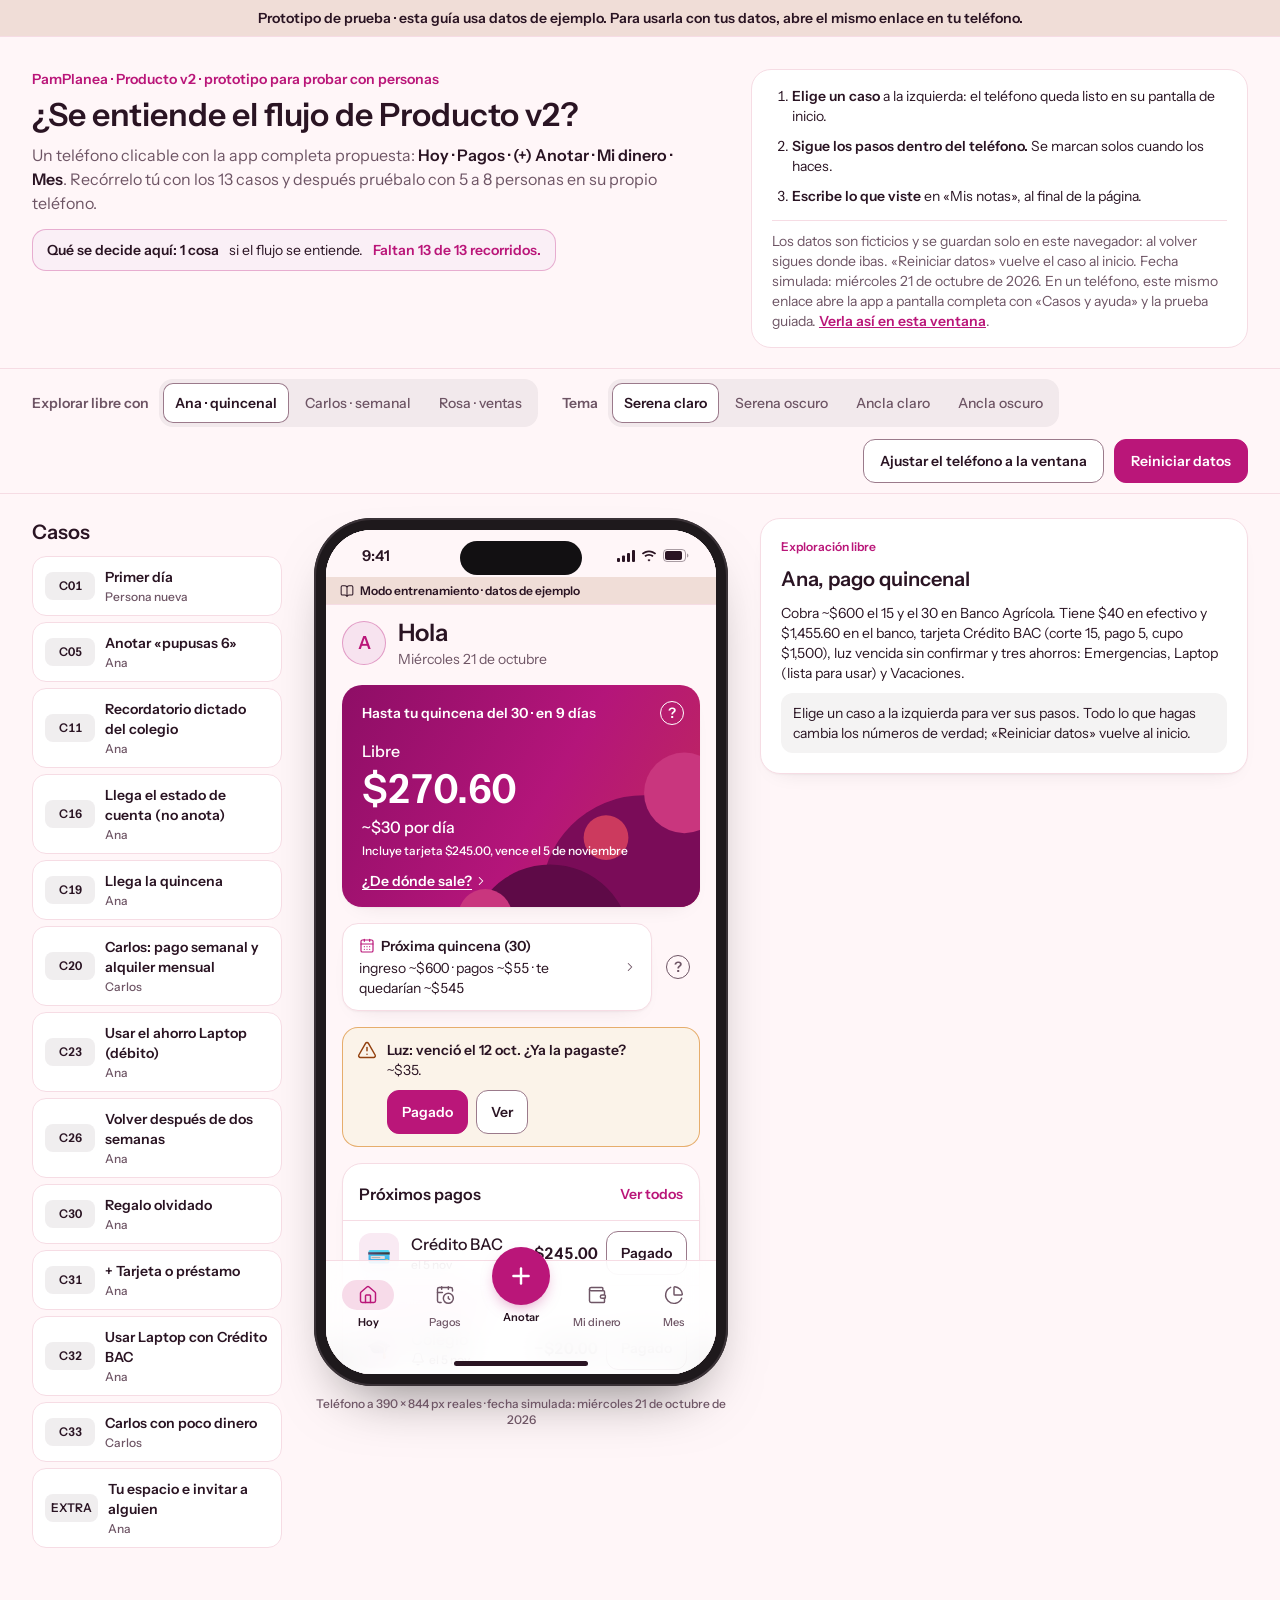
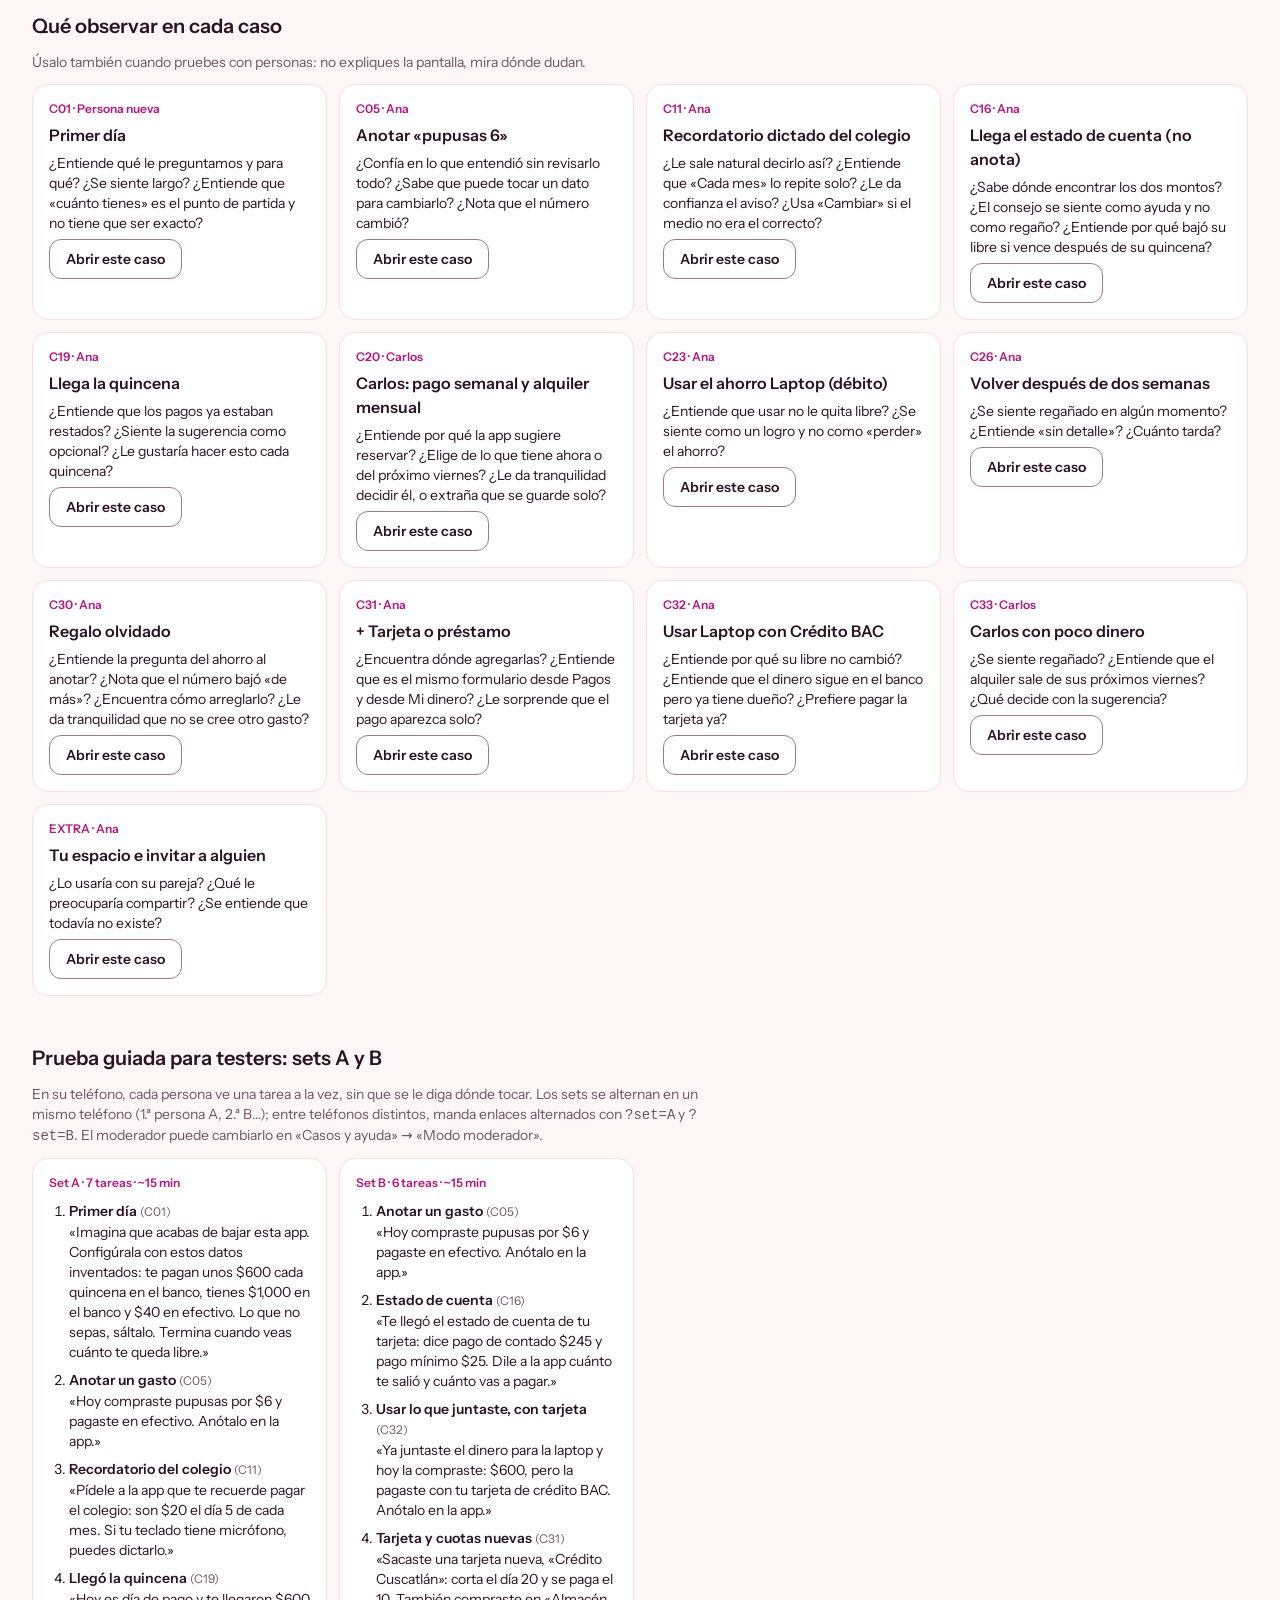
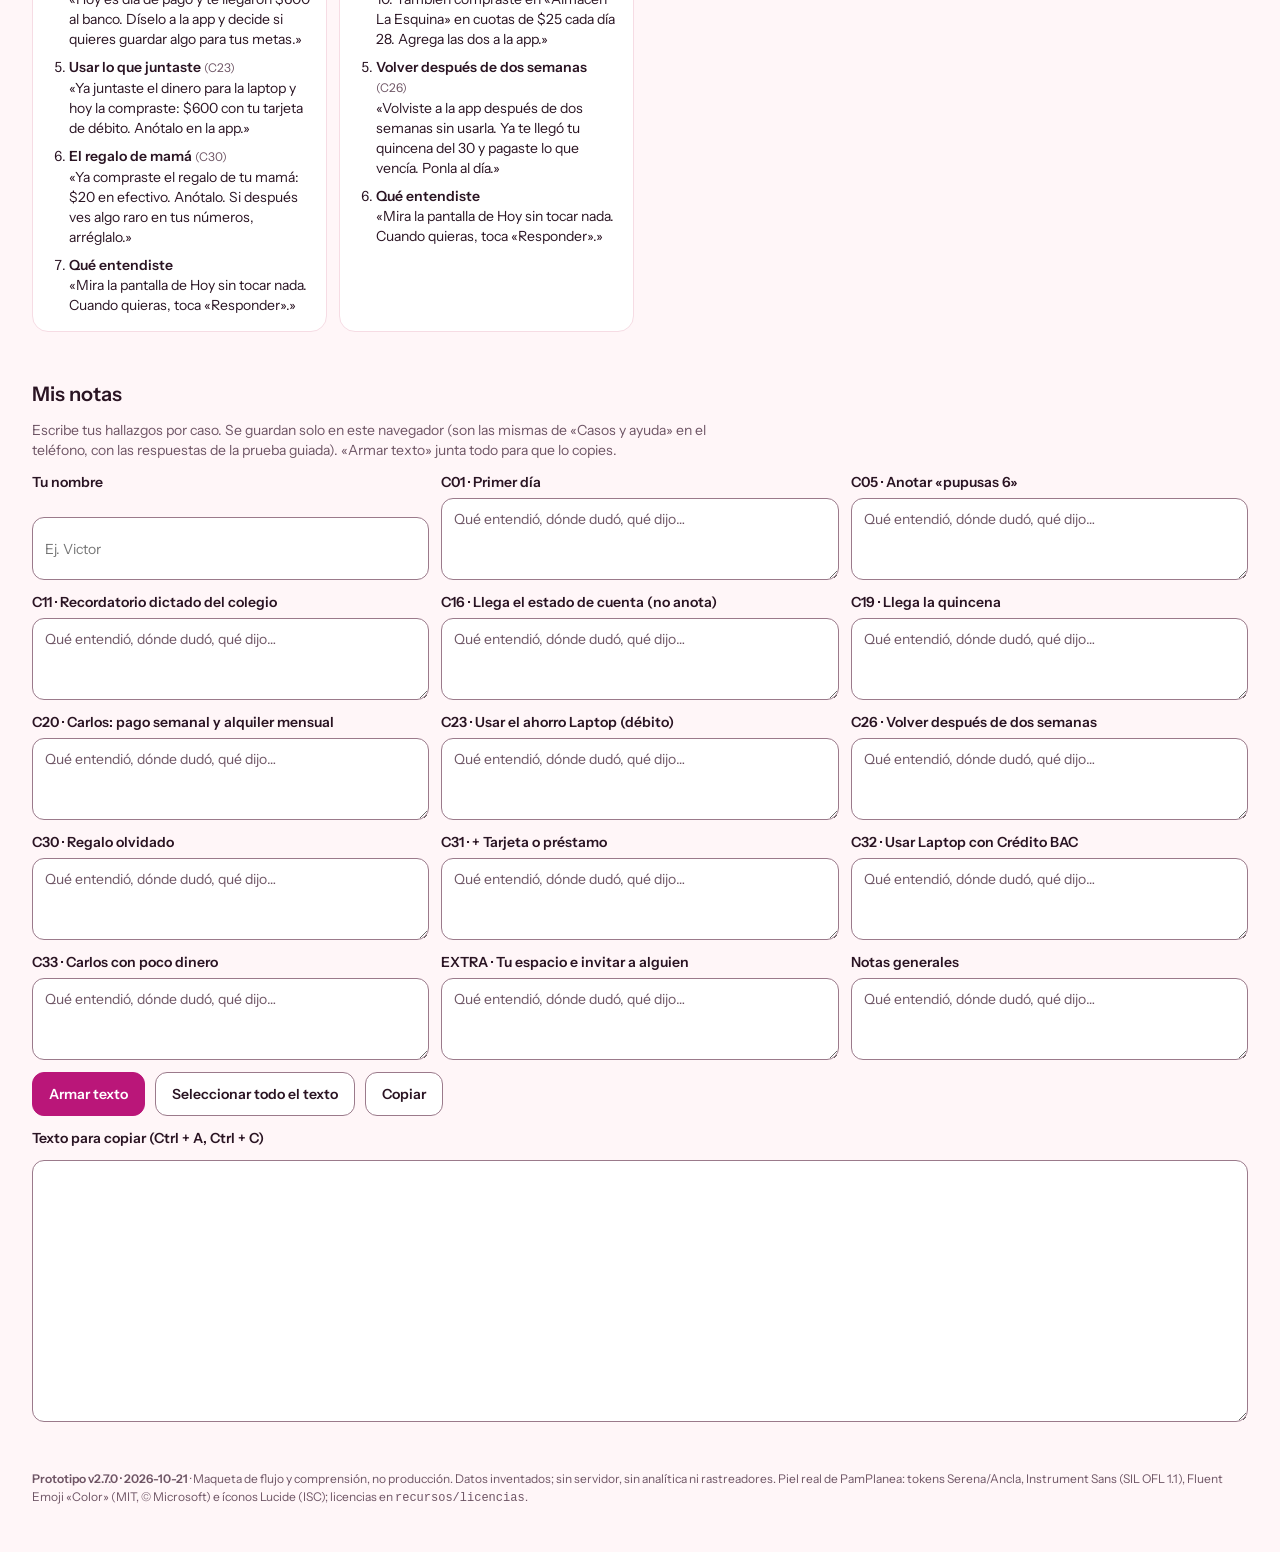
==== commit 3c703ff7: "chore: Prototipo v2.7.0 · 2026-10-21 — caché v2.7.0, README y LEEME - casos.js e index.html: «Protot" ====
--- a/index.html
+++ b/index.html
@@ -109,7 +109,7 @@
         </section>
 
         <footer class="g-pie">
-            <p><strong id="g-version">Prototipo v2.6.7 · 2026-10-19</strong> · Maqueta de flujo y comprensión, no producción. Datos inventados; sin servidor, sin analítica ni rastreadores. Piel real de PamPlanea: tokens Serena/Ancla, Instrument Sans (SIL OFL 1.1), Fluent Emoji «Color» (MIT, © Microsoft) e íconos Lucide (ISC); licencias en <code>recursos/licencias</code>.</p>
+            <p><strong id="g-version">Prototipo v2.7.0 · 2026-10-21</strong> · Maqueta de flujo y comprensión, no producción. Datos inventados; sin servidor, sin analítica ni rastreadores. Piel real de PamPlanea: tokens Serena/Ancla, Instrument Sans (SIL OFL 1.1), Fluent Emoji «Color» (MIT, © Microsoft) e íconos Lucide (ISC); licencias en <code>recursos/licencias</code>.</p>
         </footer>
         <script src="casos.js"></script>
         <script src="guia.js"></script>
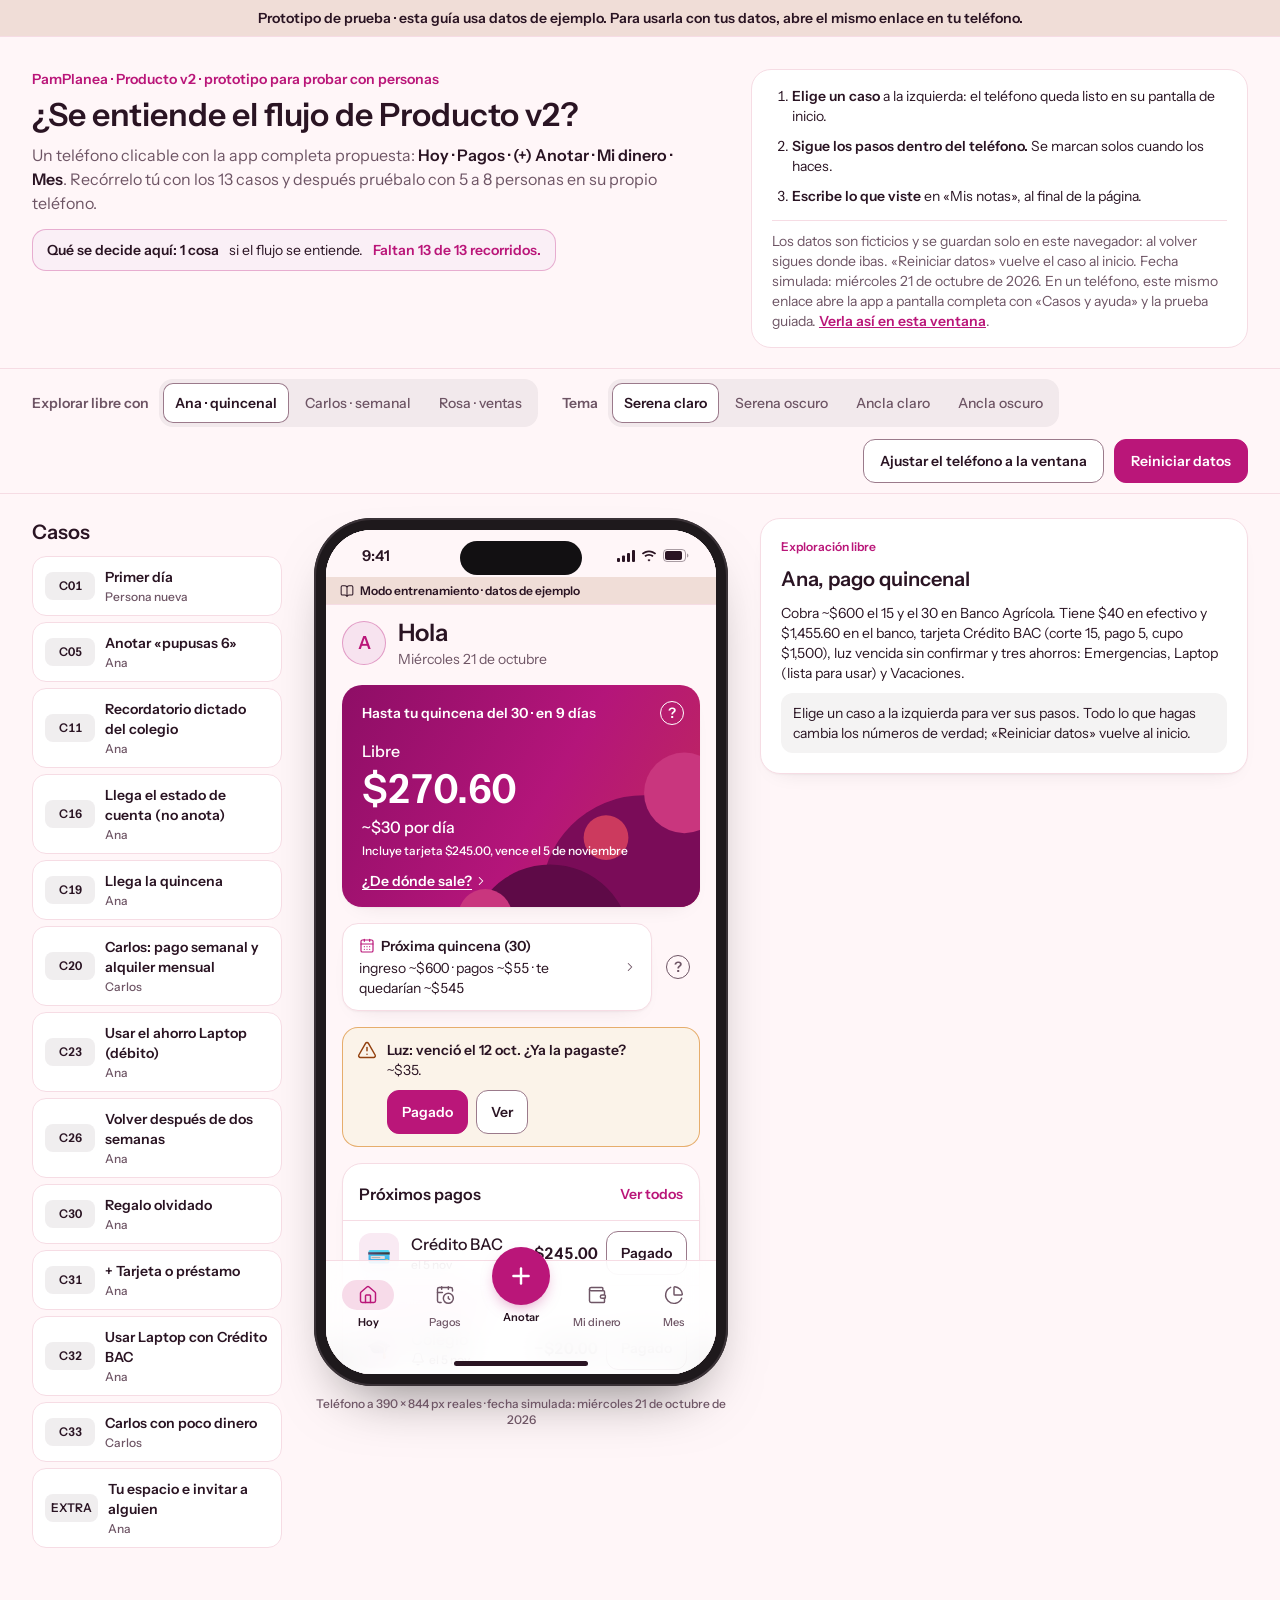
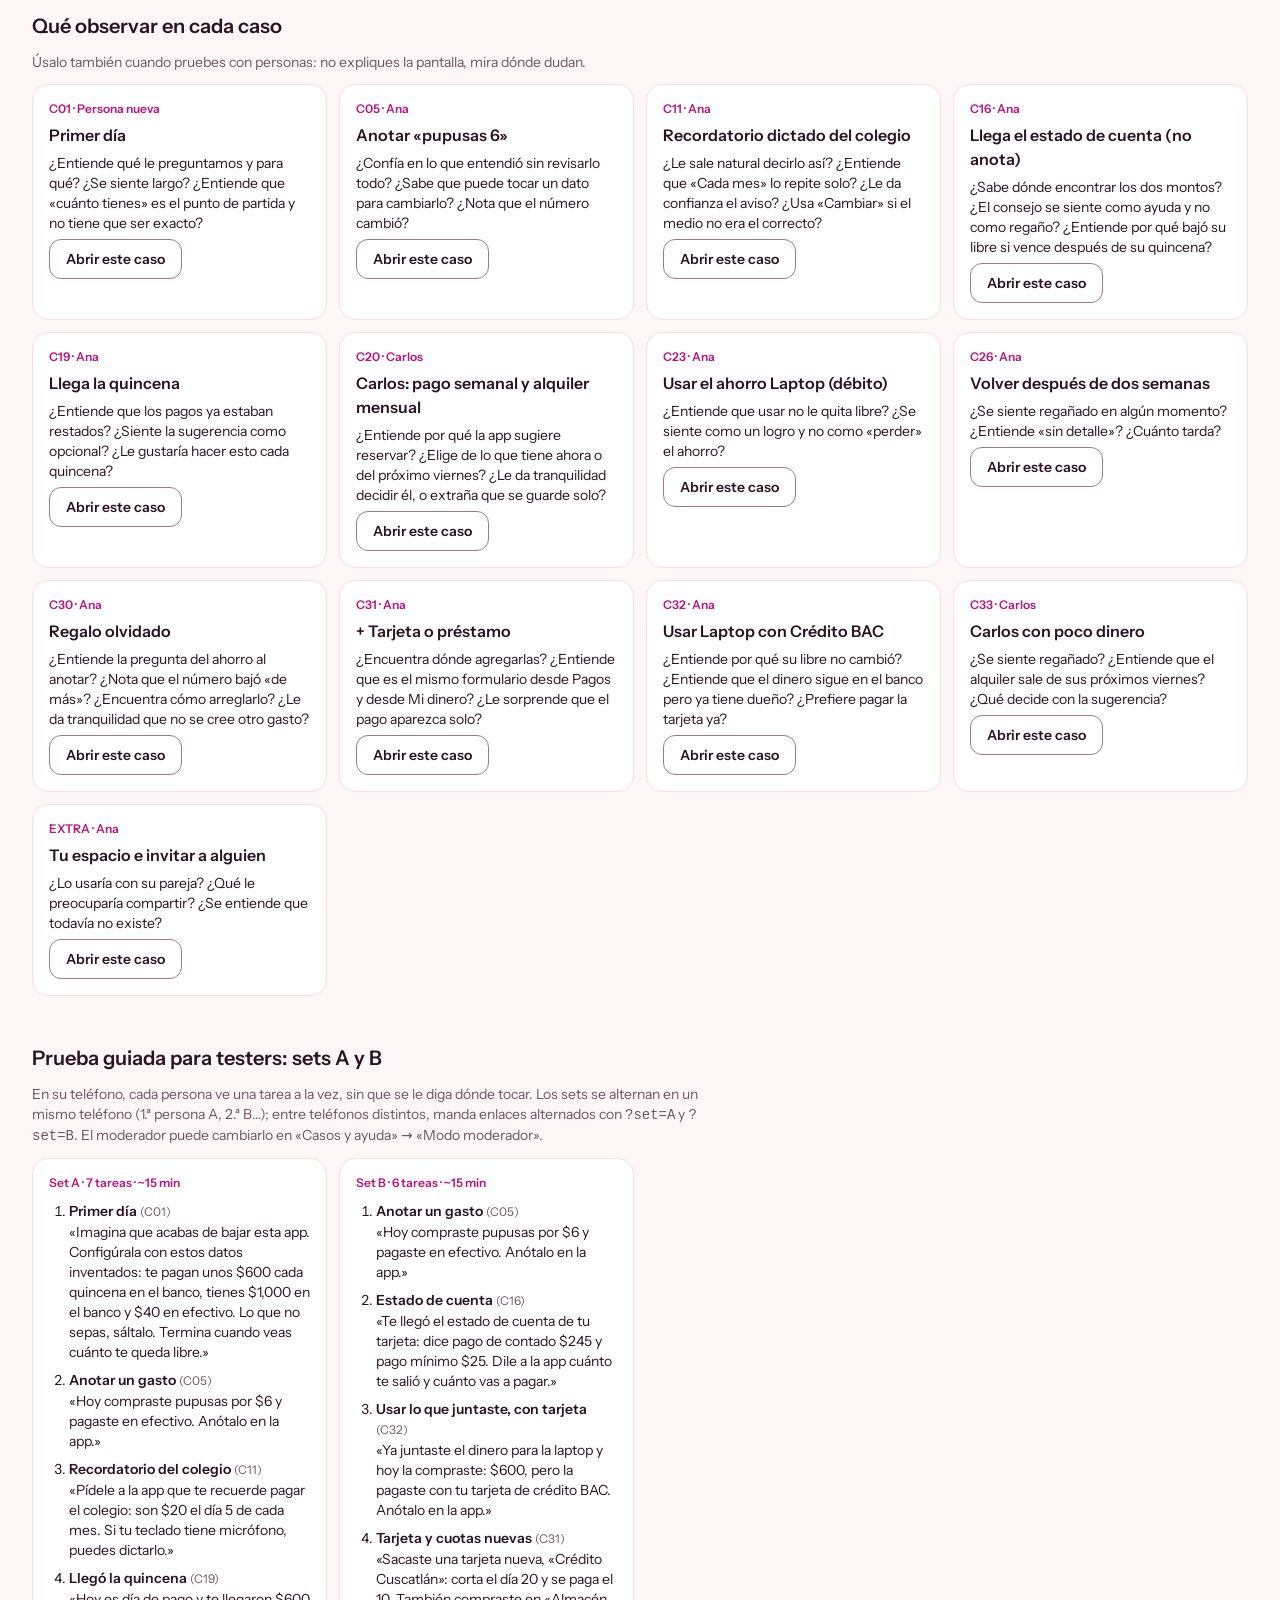
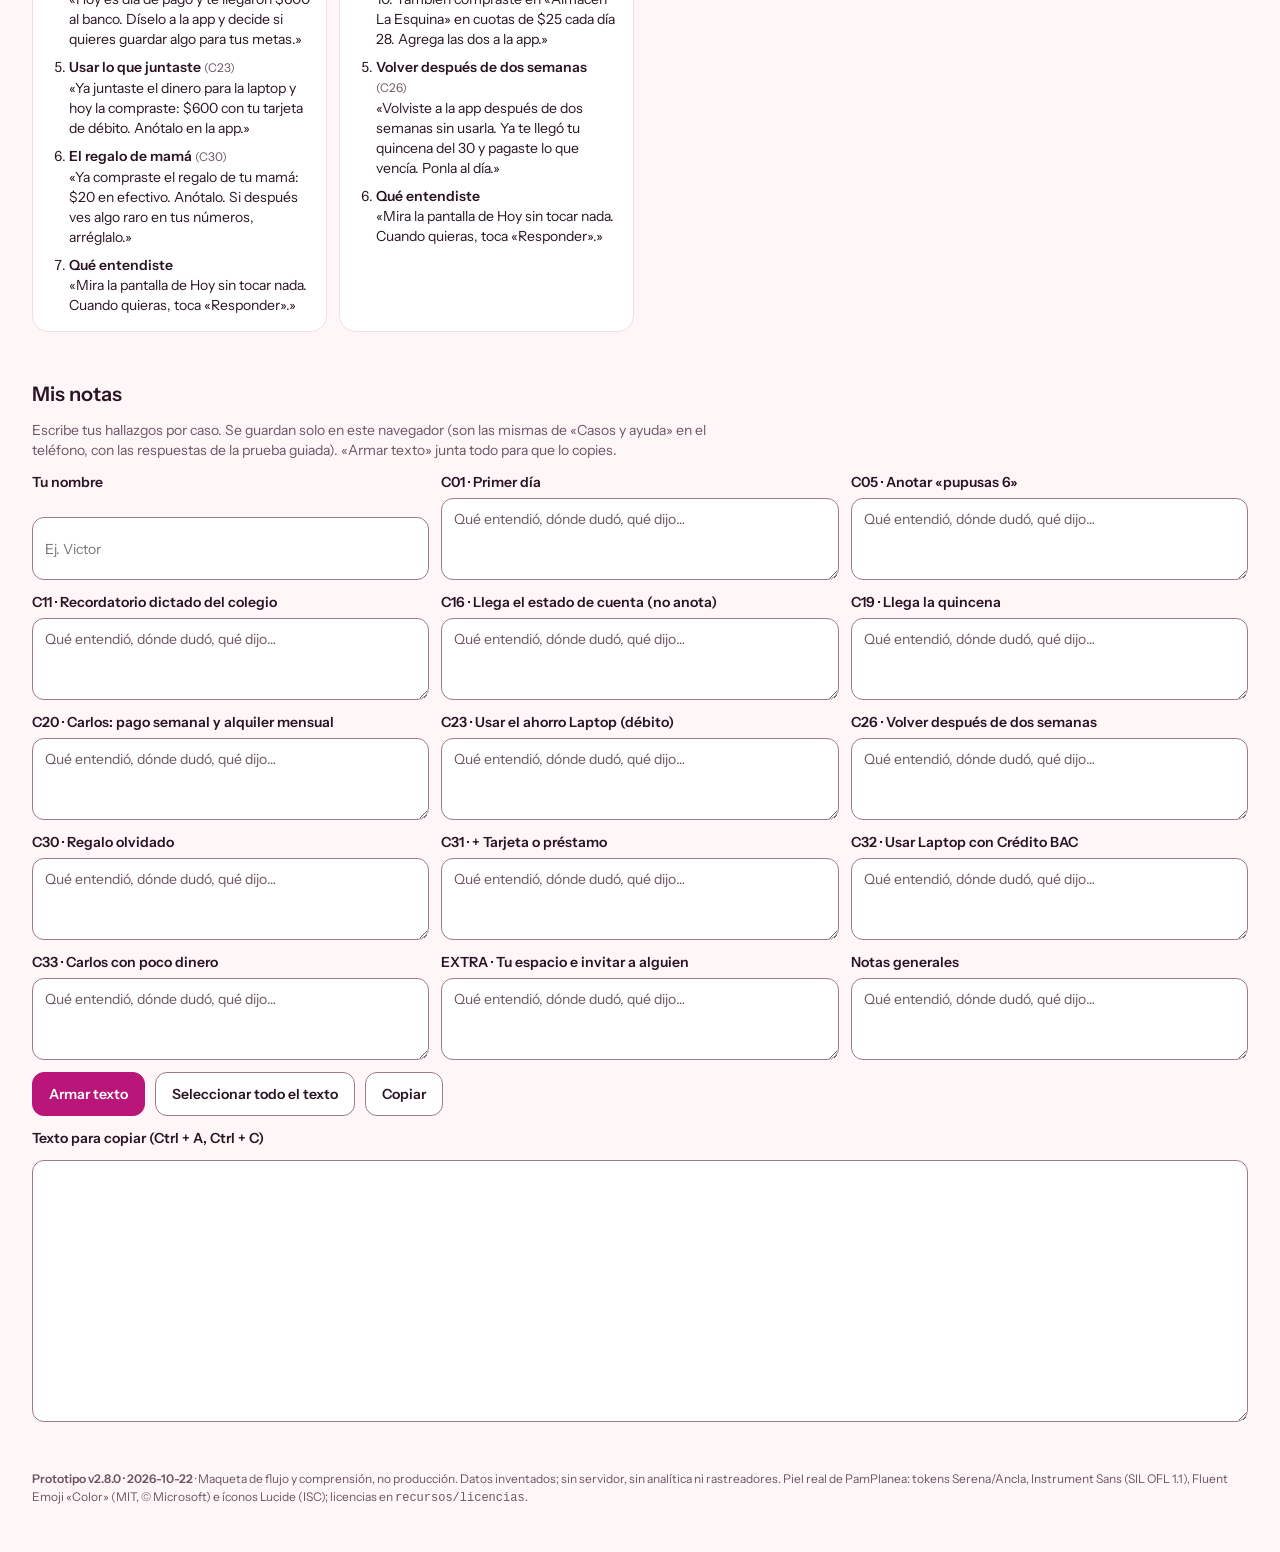
==== commit e88f99ce: "chore: Prototipo v2.8.0 · 2026-10-22 — caché v2.8.0 (la copia antes-de-v2.8.0 depende de la versión)" ====
--- a/index.html
+++ b/index.html
@@ -109,7 +109,7 @@
         </section>
 
         <footer class="g-pie">
-            <p><strong id="g-version">Prototipo v2.7.0 · 2026-10-21</strong> · Maqueta de flujo y comprensión, no producción. Datos inventados; sin servidor, sin analítica ni rastreadores. Piel real de PamPlanea: tokens Serena/Ancla, Instrument Sans (SIL OFL 1.1), Fluent Emoji «Color» (MIT, © Microsoft) e íconos Lucide (ISC); licencias en <code>recursos/licencias</code>.</p>
+            <p><strong id="g-version">Prototipo v2.8.0 · 2026-10-22</strong> · Maqueta de flujo y comprensión, no producción. Datos inventados; sin servidor, sin analítica ni rastreadores. Piel real de PamPlanea: tokens Serena/Ancla, Instrument Sans (SIL OFL 1.1), Fluent Emoji «Color» (MIT, © Microsoft) e íconos Lucide (ISC); licencias en <code>recursos/licencias</code>.</p>
         </footer>
         <script src="casos.js"></script>
         <script src="guia.js"></script>
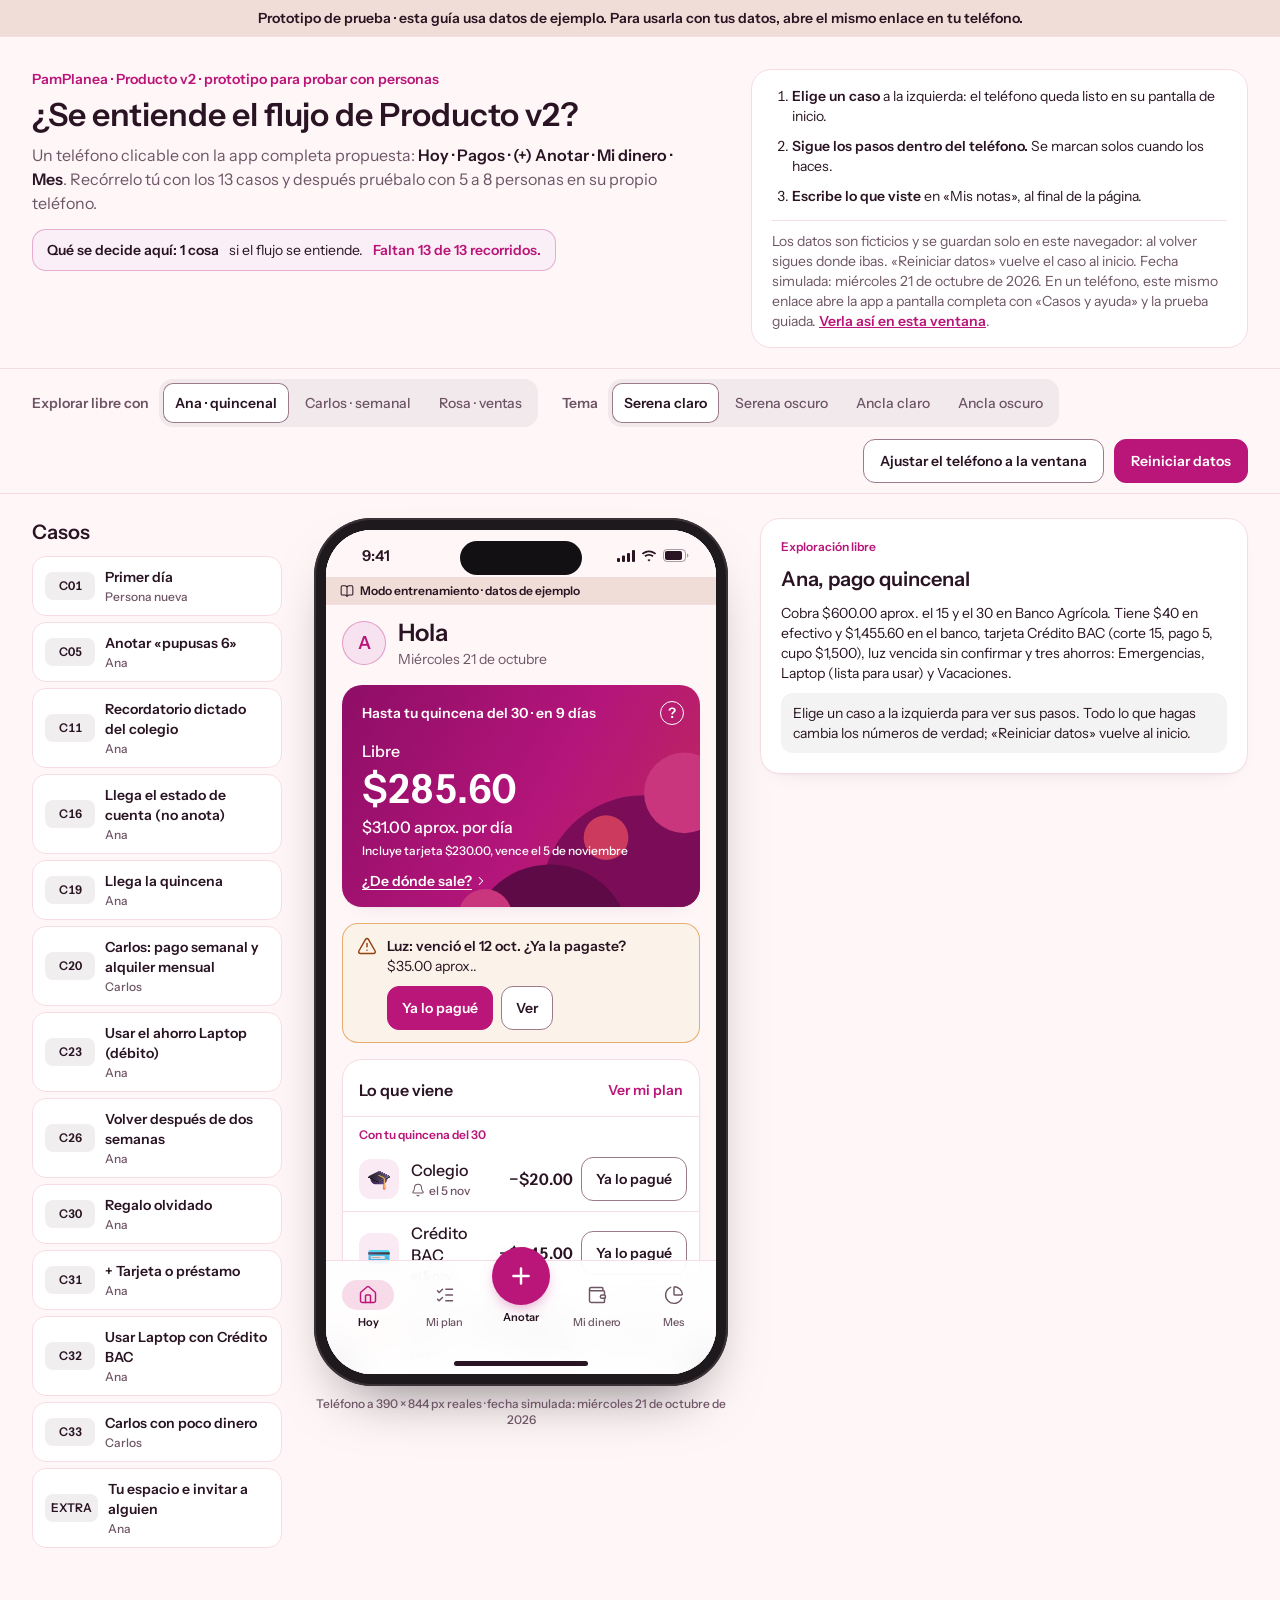
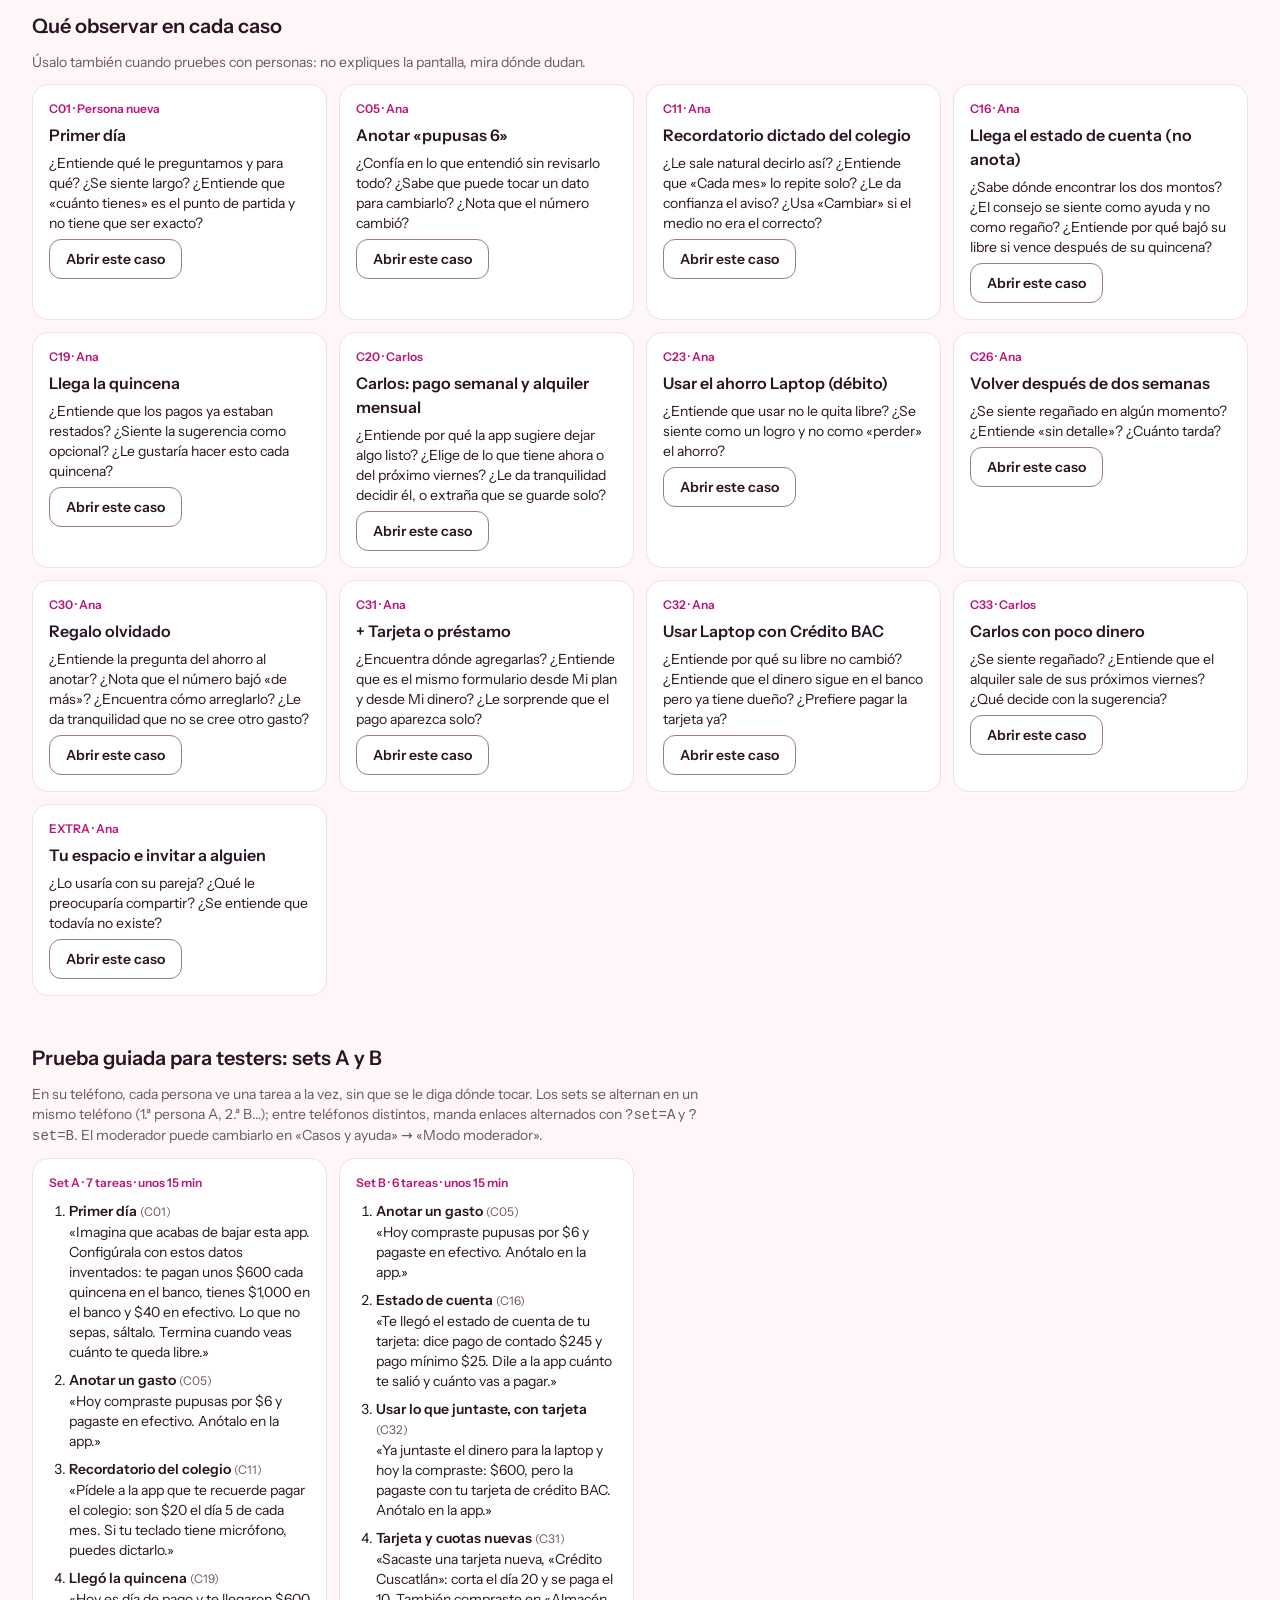
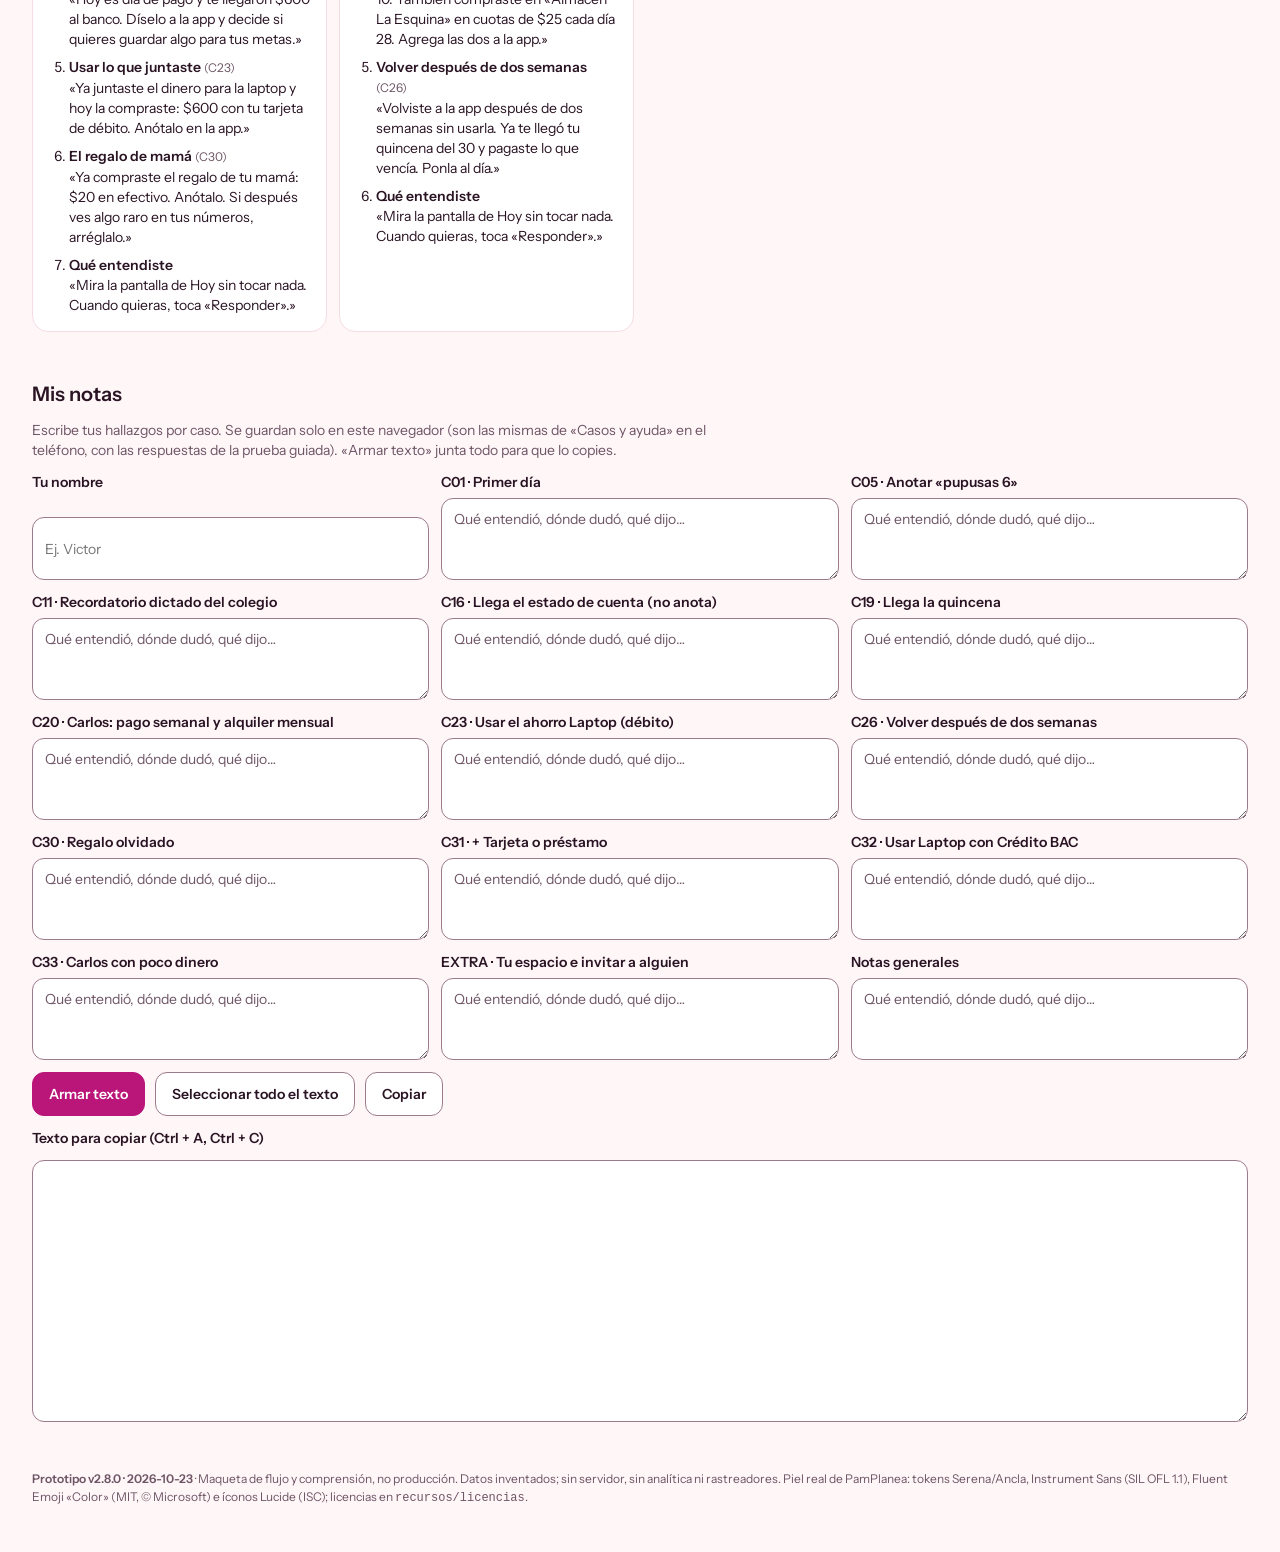
==== commit 8ebcef86: "cierre v2.8: versión «Prototipo v2.8.0 · 2026-10-23» y caché nueva (service worker con 142 archivos)" ====
--- a/index.html
+++ b/index.html
@@ -109,7 +109,7 @@
         </section>
 
         <footer class="g-pie">
-            <p><strong id="g-version">Prototipo v2.8.0 · 2026-10-22</strong> · Maqueta de flujo y comprensión, no producción. Datos inventados; sin servidor, sin analítica ni rastreadores. Piel real de PamPlanea: tokens Serena/Ancla, Instrument Sans (SIL OFL 1.1), Fluent Emoji «Color» (MIT, © Microsoft) e íconos Lucide (ISC); licencias en <code>recursos/licencias</code>.</p>
+            <p><strong id="g-version">Prototipo v2.8.0 · 2026-10-23</strong> · Maqueta de flujo y comprensión, no producción. Datos inventados; sin servidor, sin analítica ni rastreadores. Piel real de PamPlanea: tokens Serena/Ancla, Instrument Sans (SIL OFL 1.1), Fluent Emoji «Color» (MIT, © Microsoft) e íconos Lucide (ISC); licencias en <code>recursos/licencias</code>.</p>
         </footer>
         <script src="casos.js"></script>
         <script src="guia.js"></script>
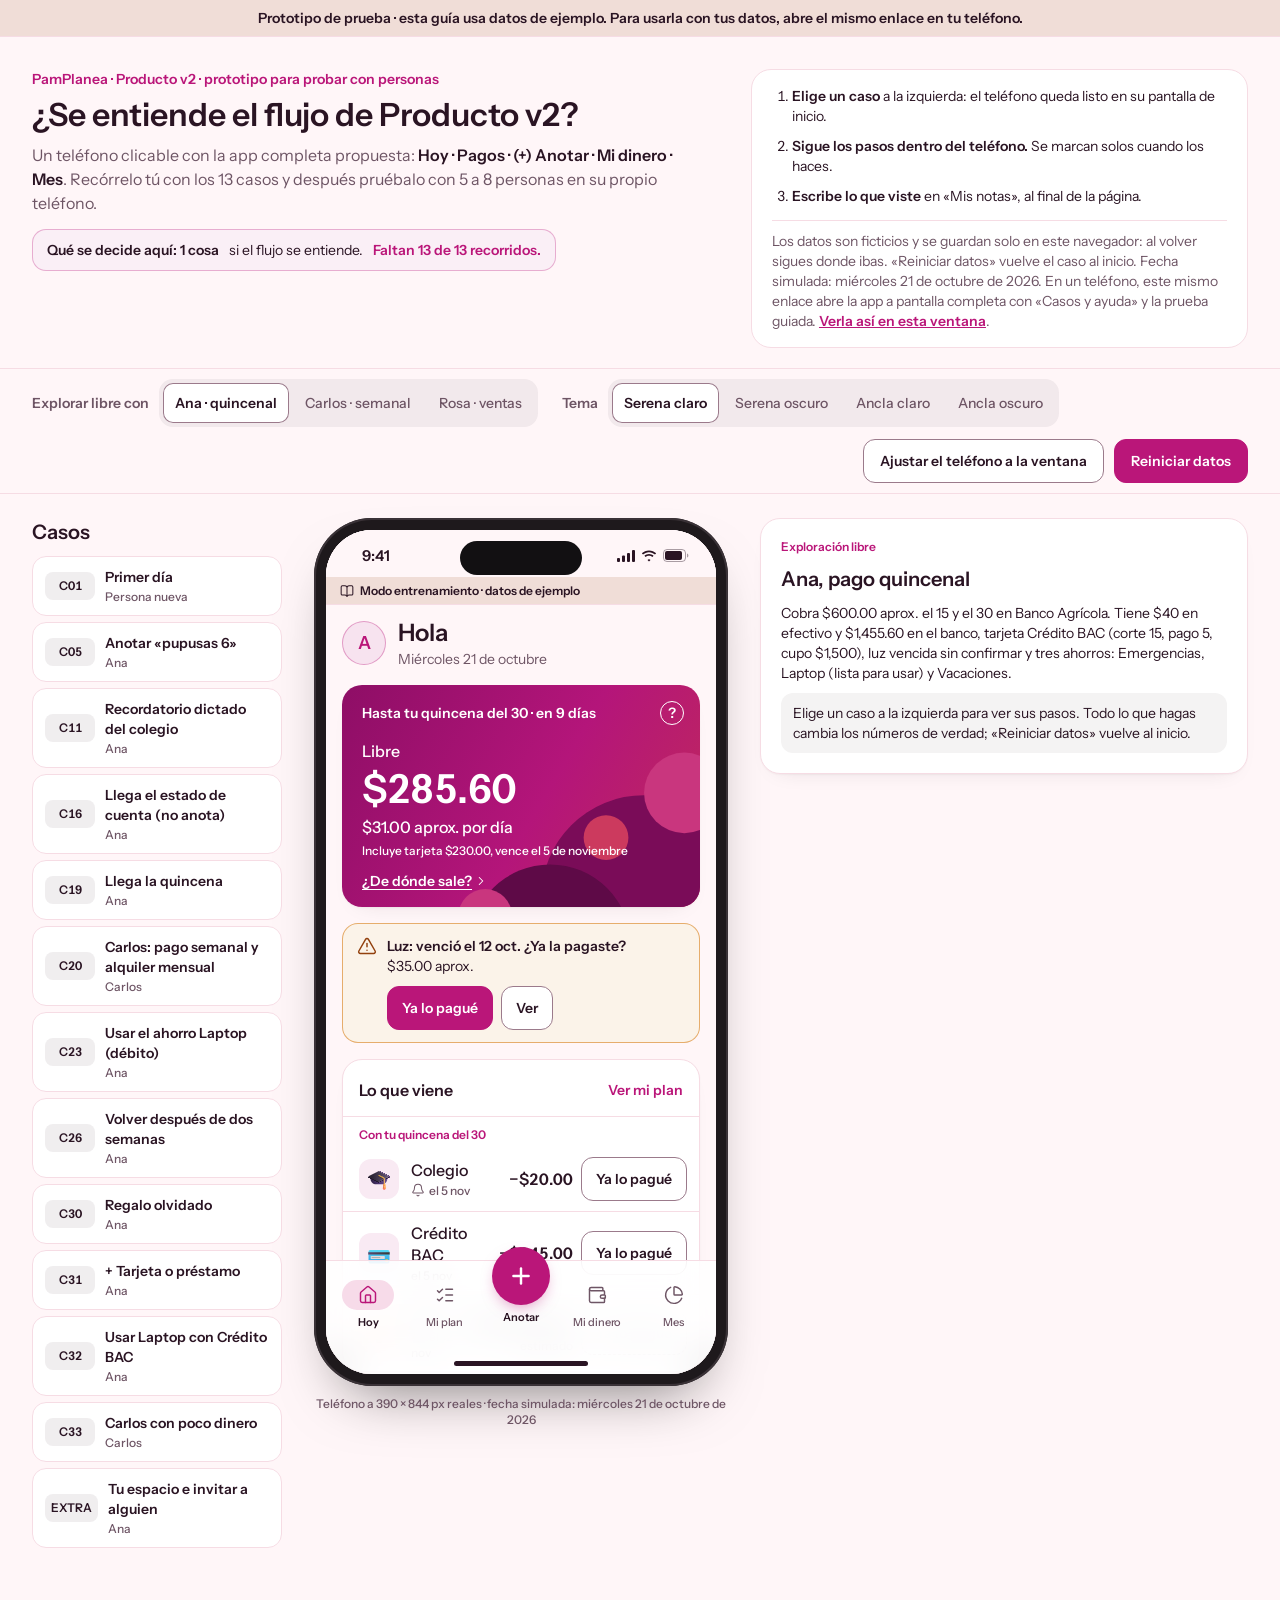
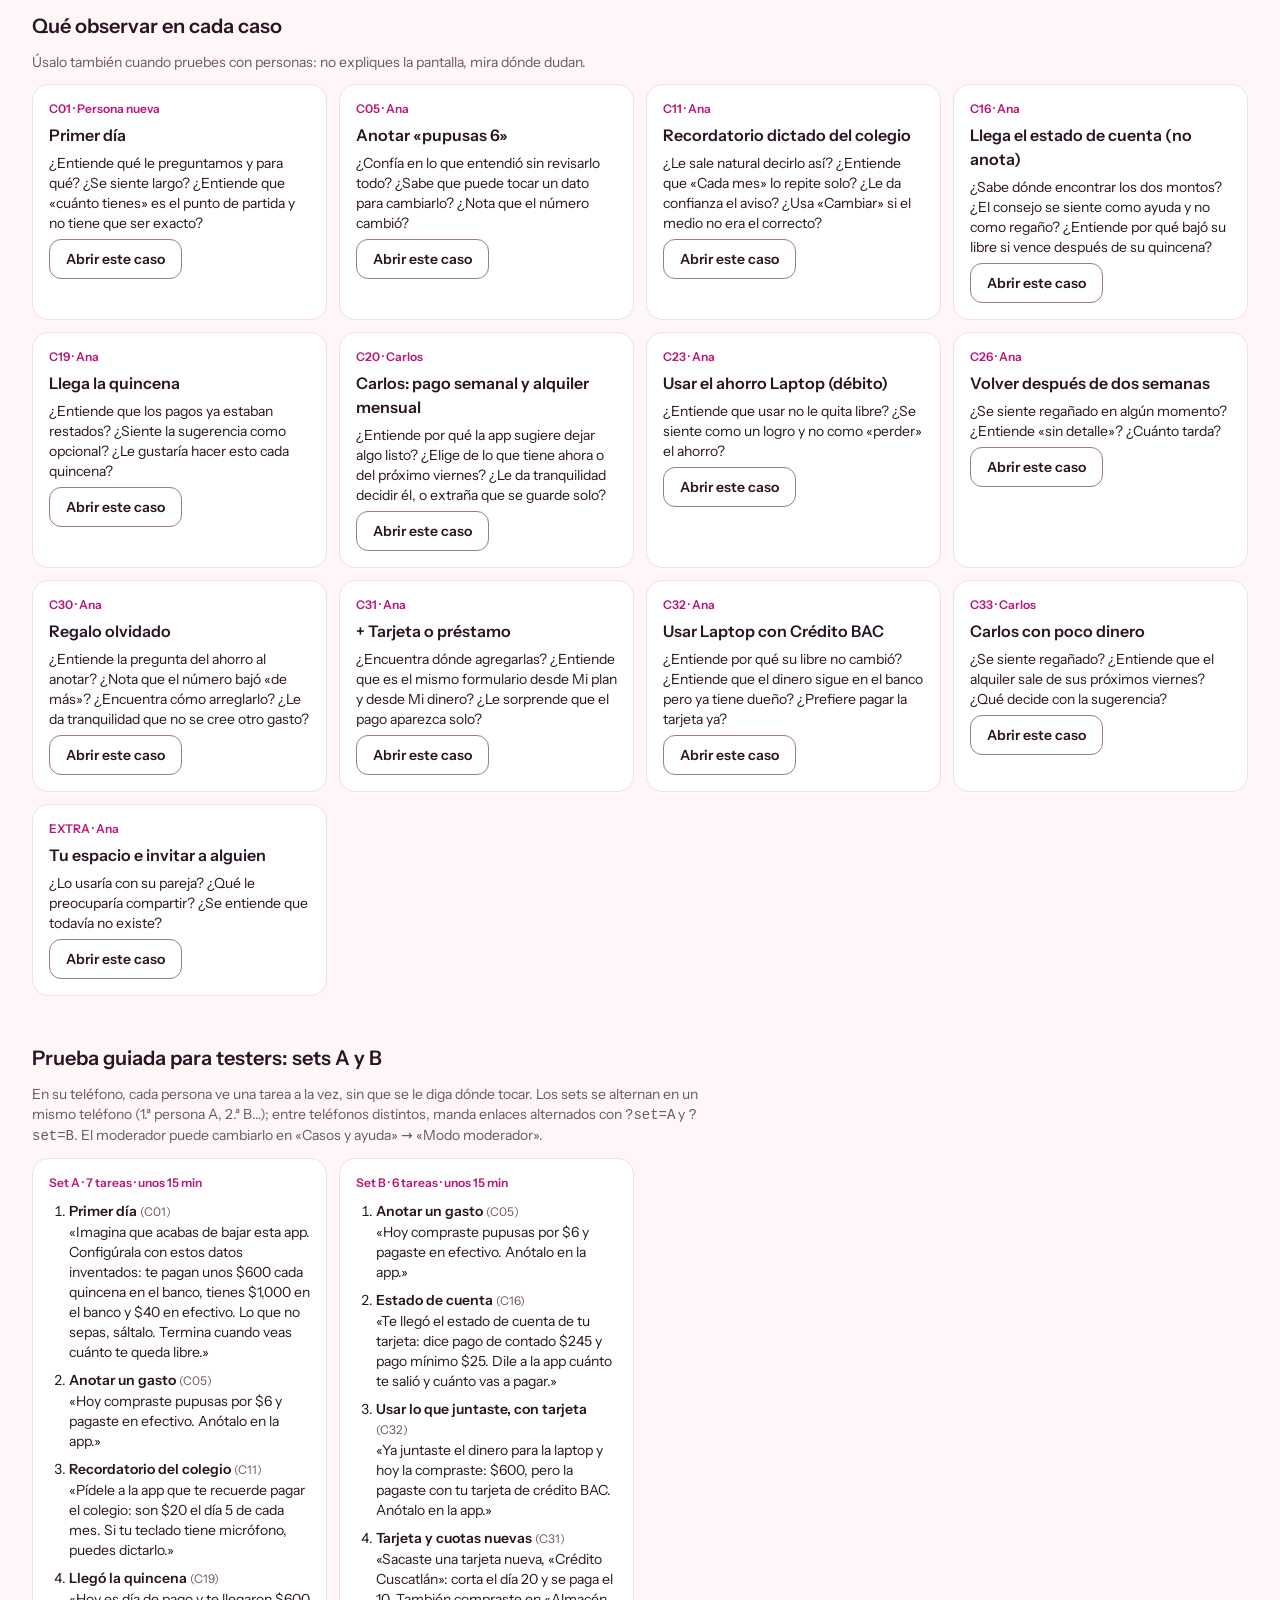
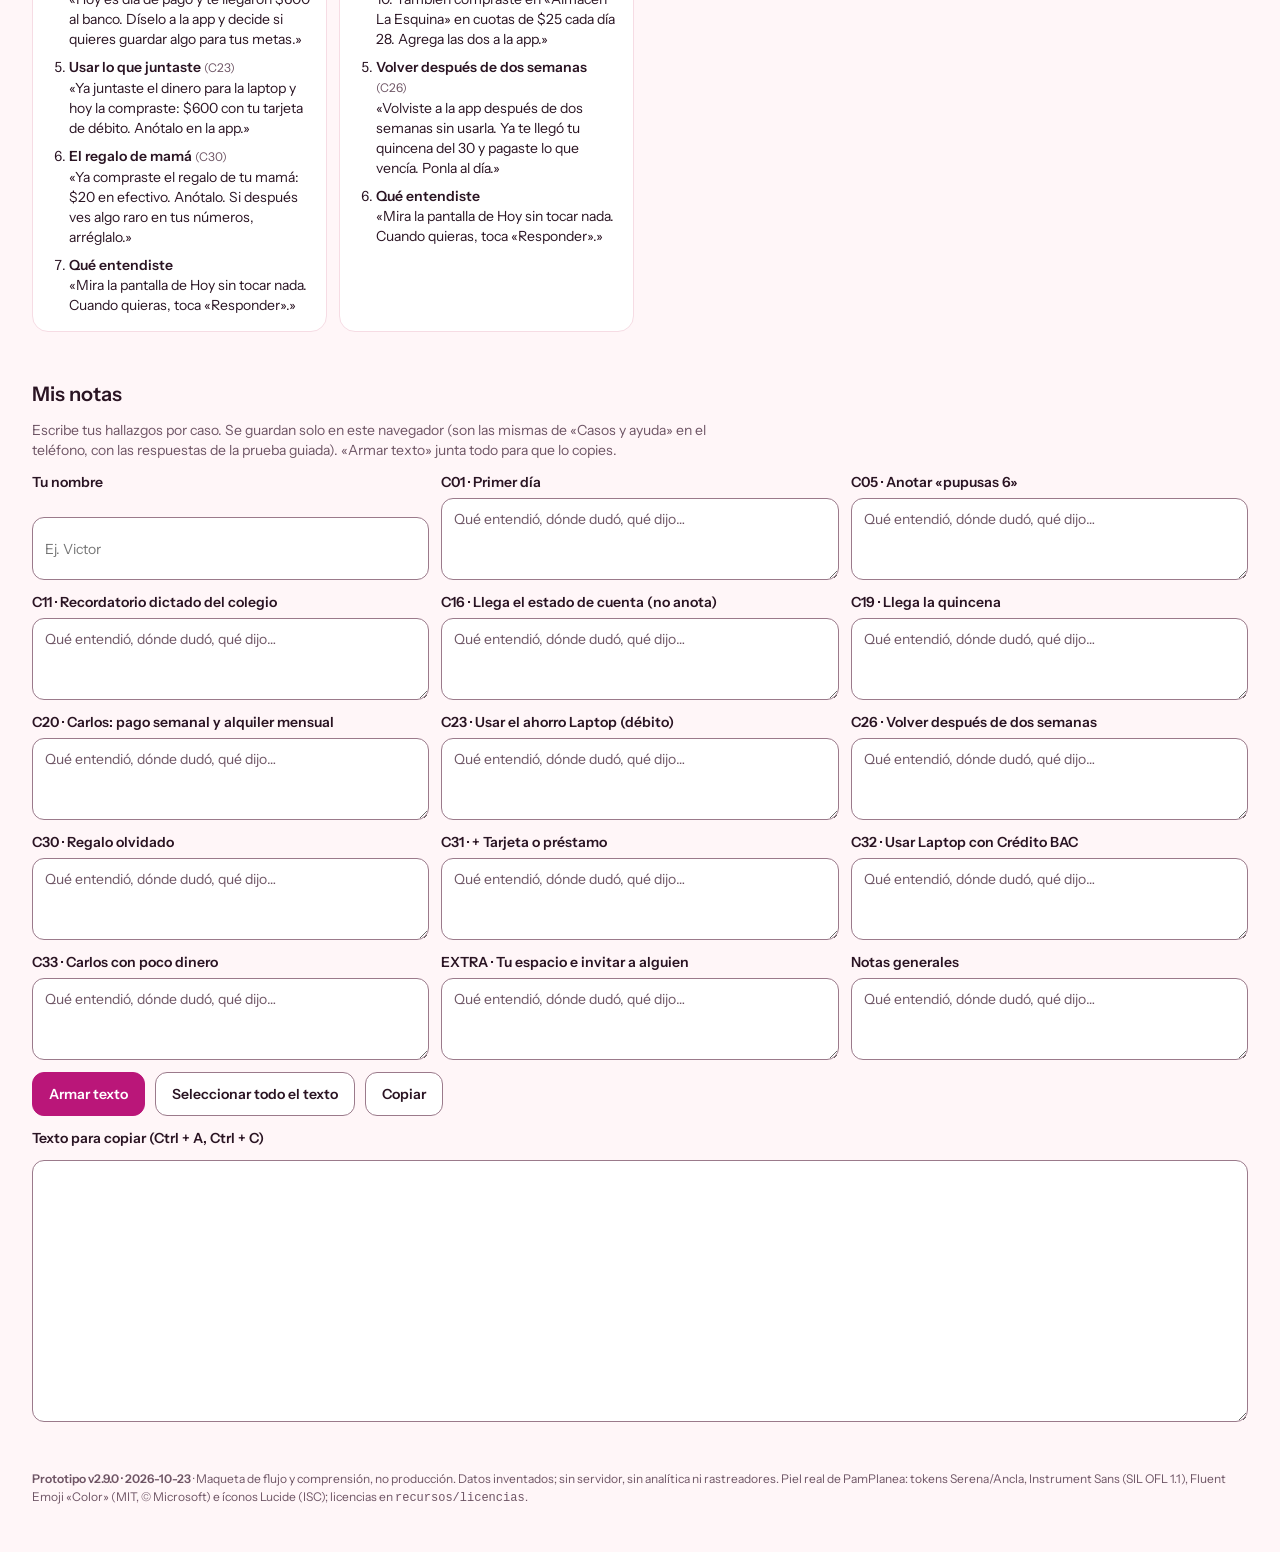
==== commit 067a1fac: "v2.9 fase E (1/2): cuadrito v2.9, versión «Prototipo v2.9.0 · 2026-10-23» y caché, textos, palabras-" ====
--- a/index.html
+++ b/index.html
@@ -109,7 +109,7 @@
         </section>
 
         <footer class="g-pie">
-            <p><strong id="g-version">Prototipo v2.8.0 · 2026-10-23</strong> · Maqueta de flujo y comprensión, no producción. Datos inventados; sin servidor, sin analítica ni rastreadores. Piel real de PamPlanea: tokens Serena/Ancla, Instrument Sans (SIL OFL 1.1), Fluent Emoji «Color» (MIT, © Microsoft) e íconos Lucide (ISC); licencias en <code>recursos/licencias</code>.</p>
+            <p><strong id="g-version">Prototipo v2.9.0 · 2026-10-23</strong> · Maqueta de flujo y comprensión, no producción. Datos inventados; sin servidor, sin analítica ni rastreadores. Piel real de PamPlanea: tokens Serena/Ancla, Instrument Sans (SIL OFL 1.1), Fluent Emoji «Color» (MIT, © Microsoft) e íconos Lucide (ISC); licencias en <code>recursos/licencias</code>.</p>
         </footer>
         <script src="casos.js"></script>
         <script src="guia.js"></script>
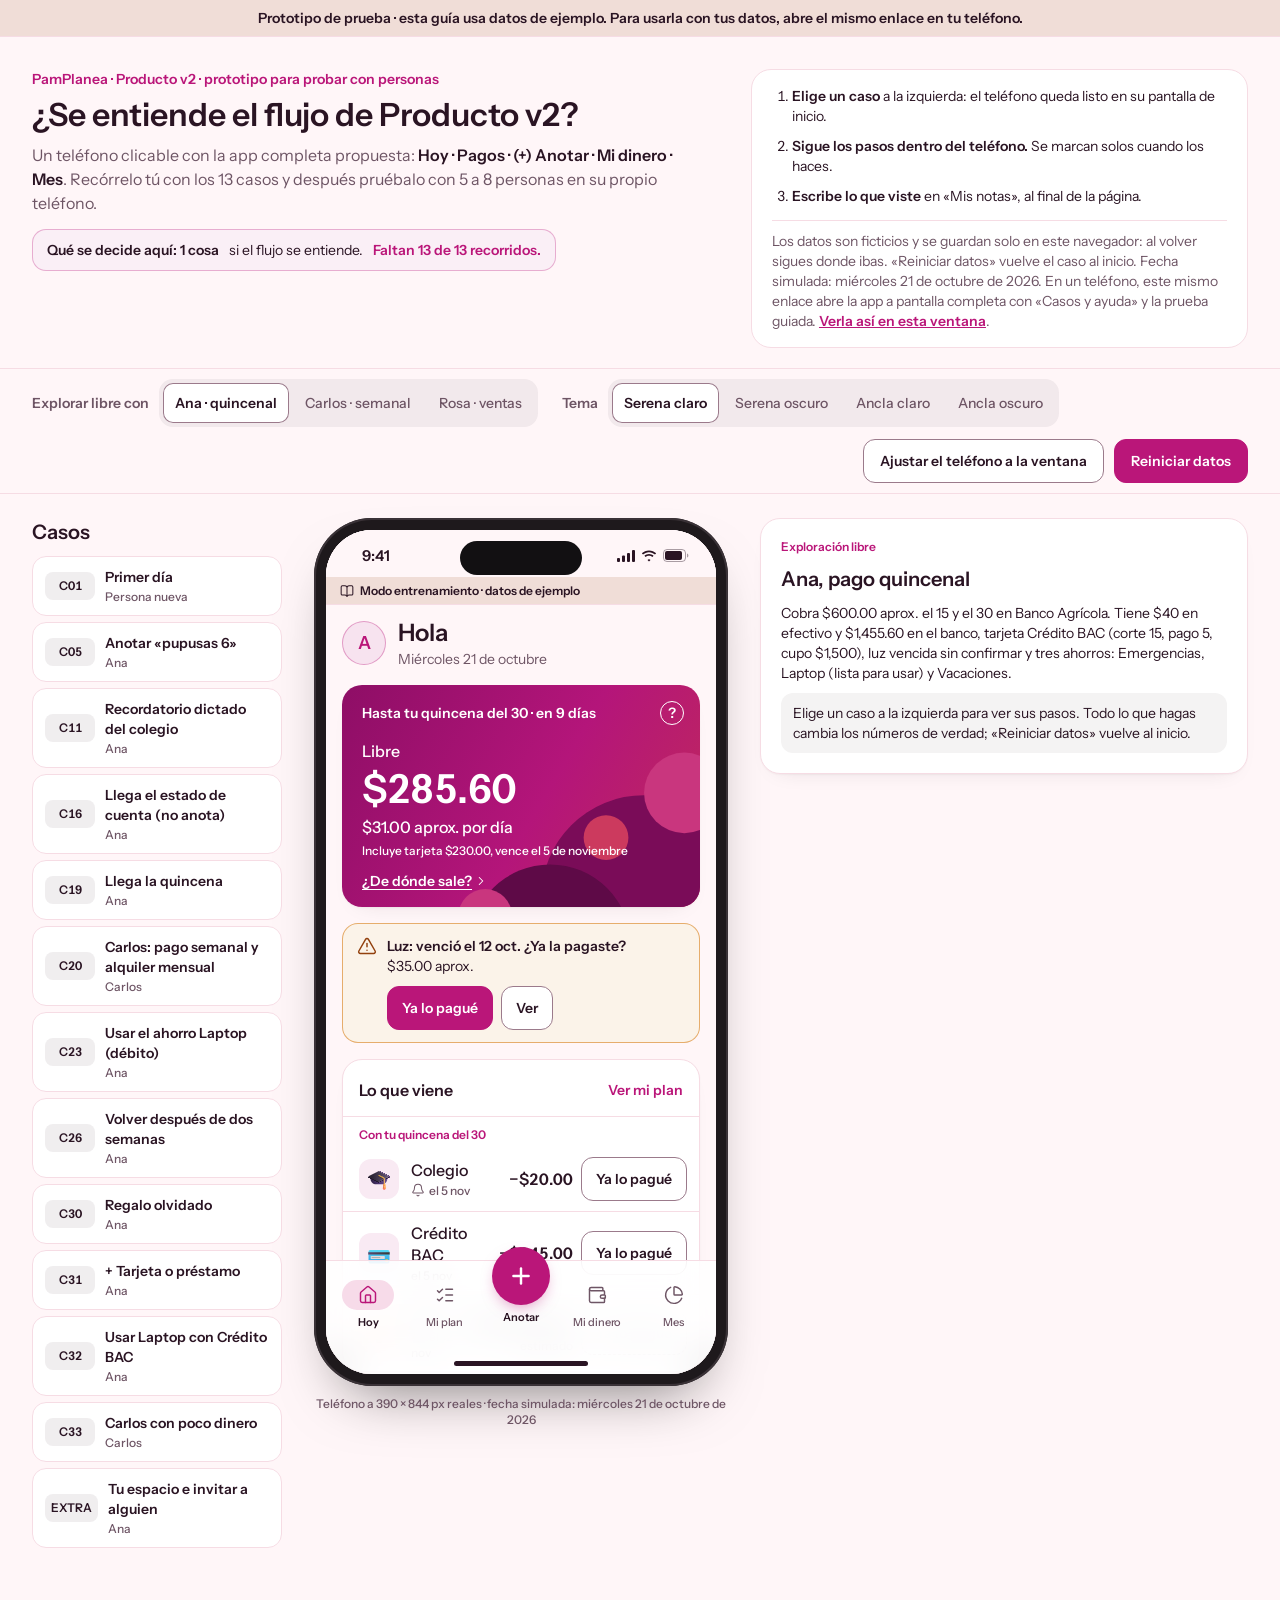
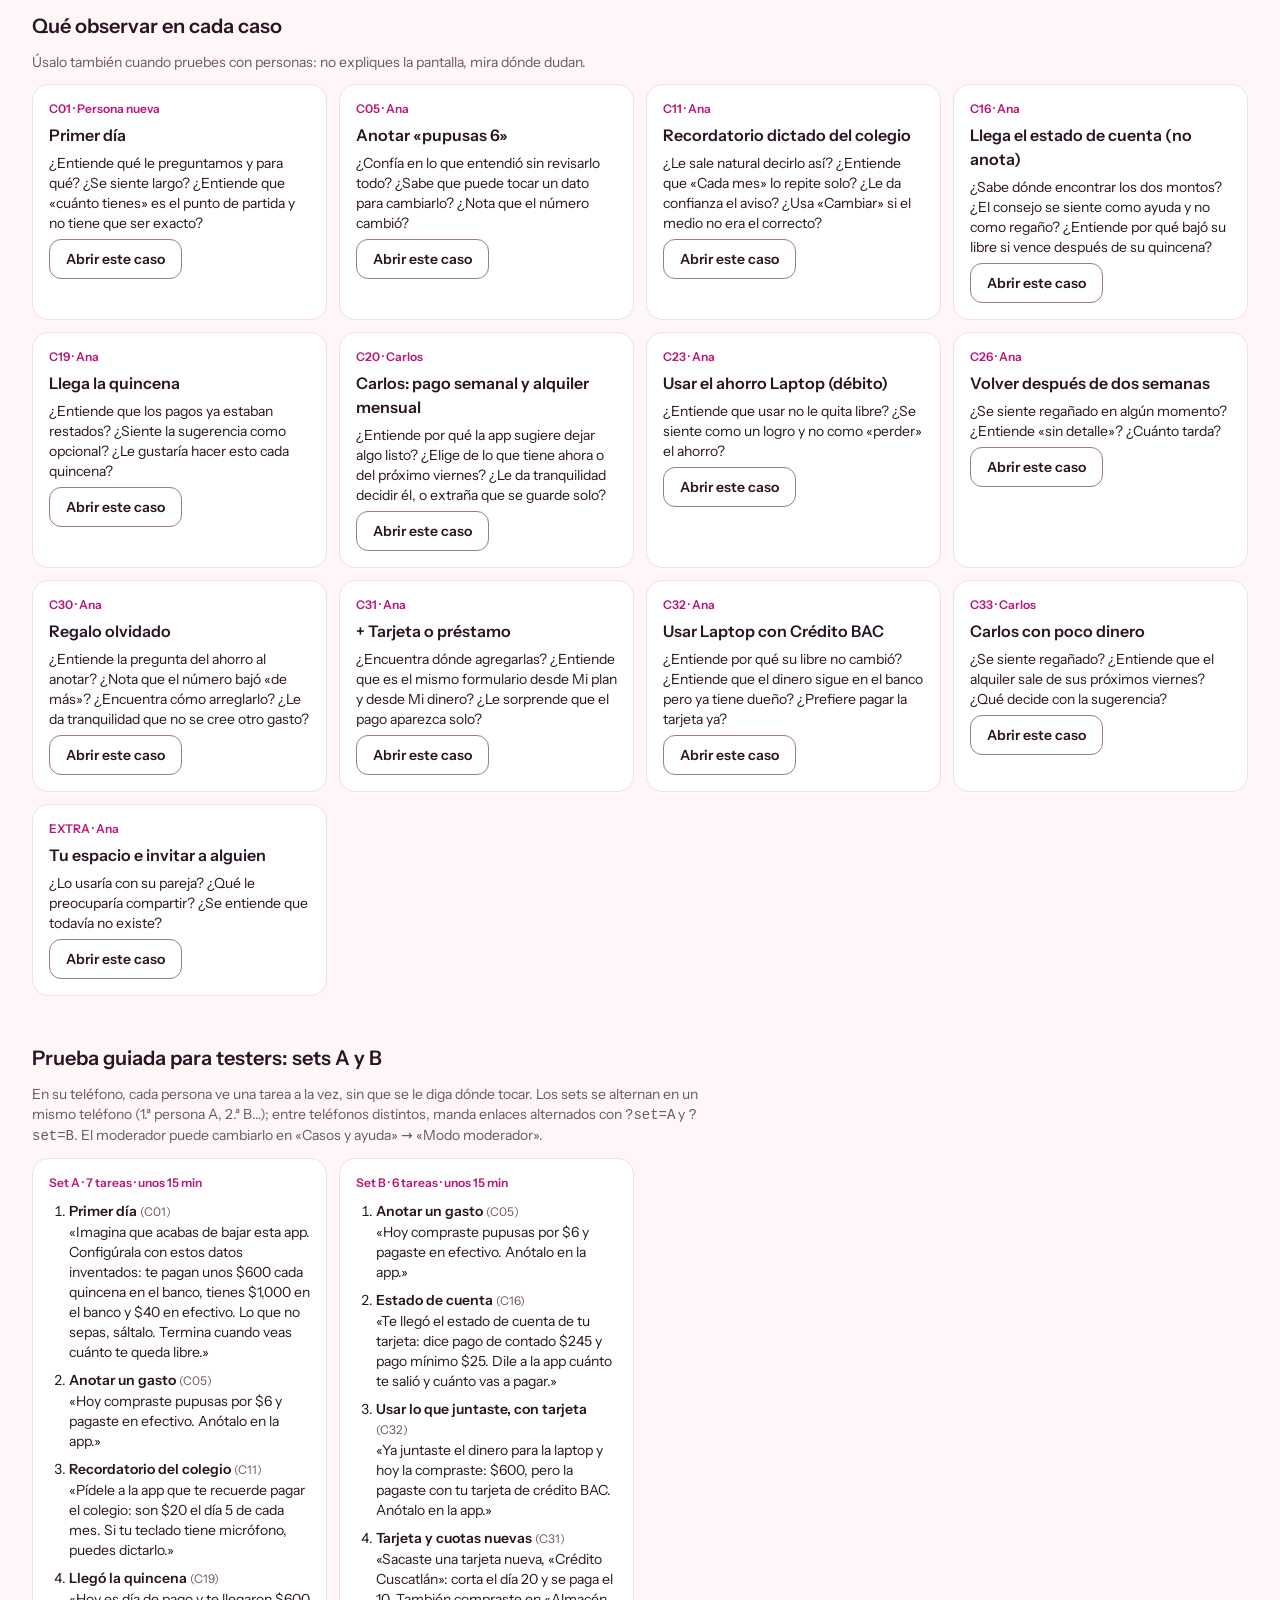
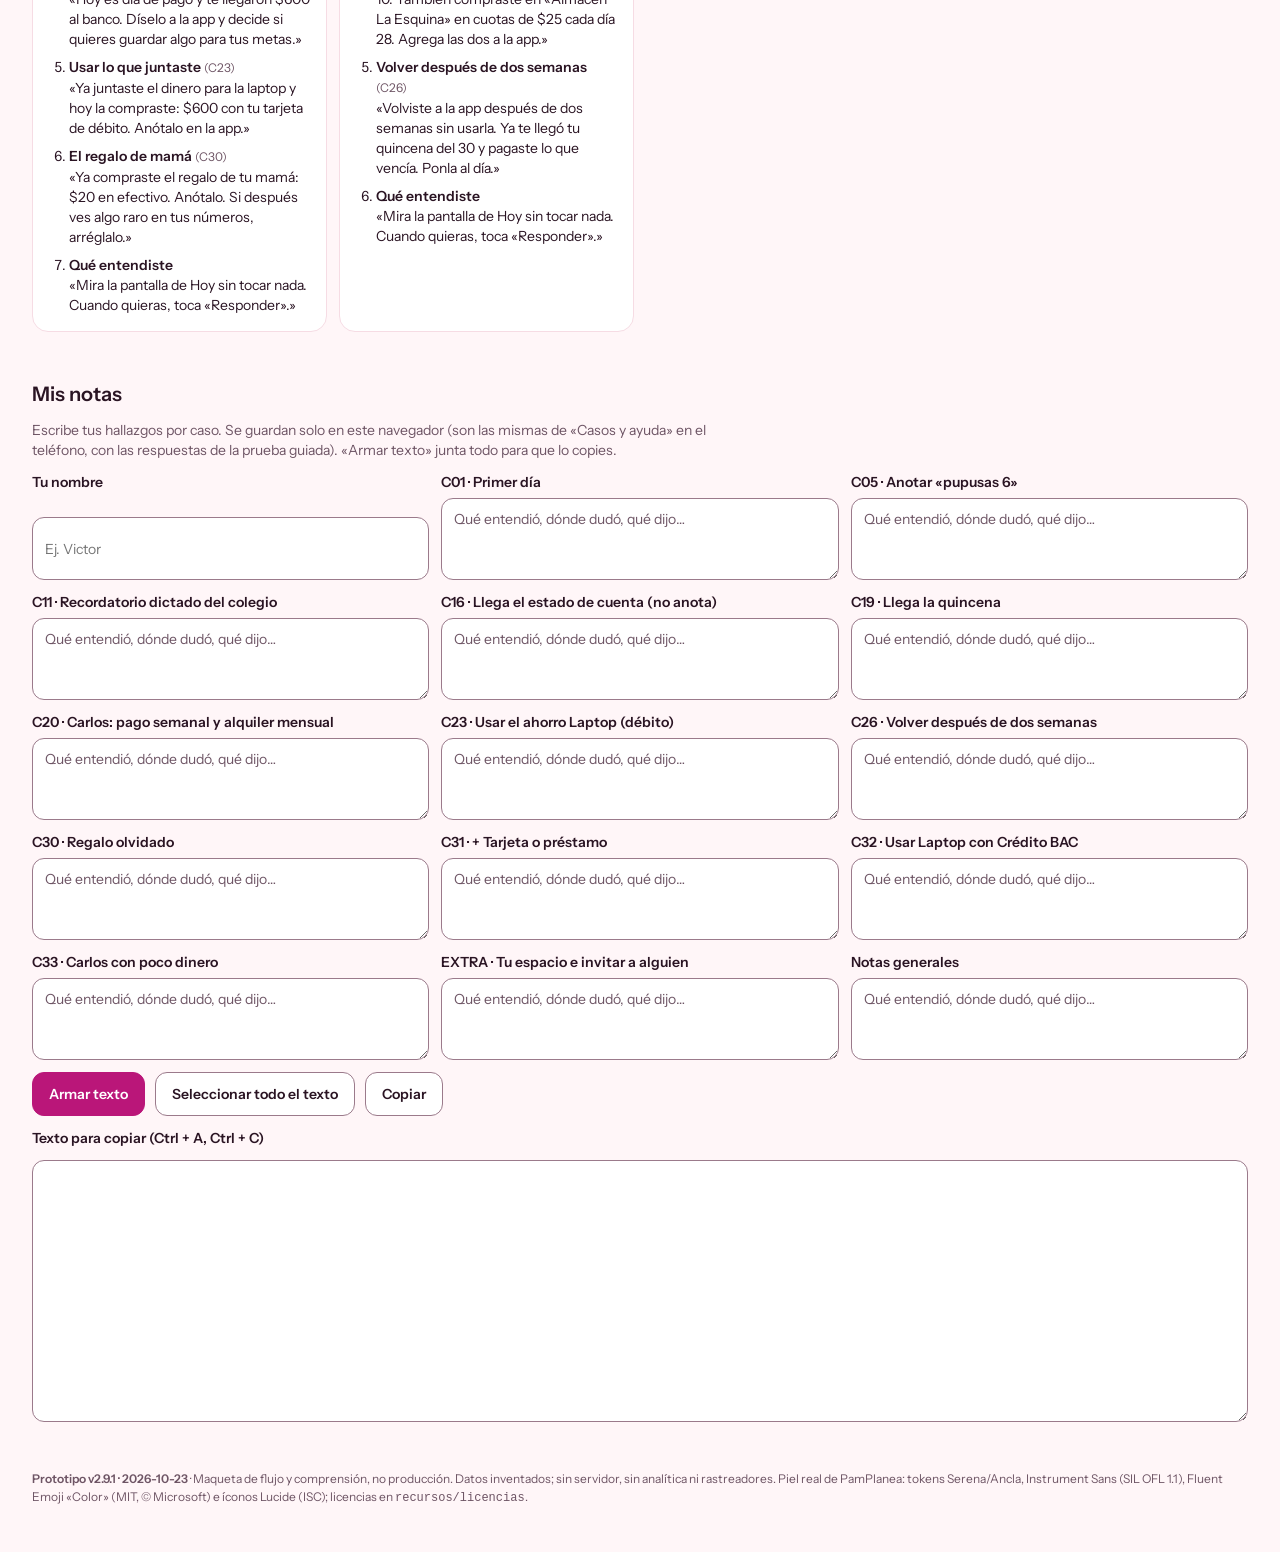
==== commit 8852530d: "chore: versión «Prototipo v2.9.1 · 2026-10-23» y caché del service worker Co-Authored-By: Claude Opu" ====
--- a/index.html
+++ b/index.html
@@ -109,7 +109,7 @@
         </section>
 
         <footer class="g-pie">
-            <p><strong id="g-version">Prototipo v2.9.0 · 2026-10-23</strong> · Maqueta de flujo y comprensión, no producción. Datos inventados; sin servidor, sin analítica ni rastreadores. Piel real de PamPlanea: tokens Serena/Ancla, Instrument Sans (SIL OFL 1.1), Fluent Emoji «Color» (MIT, © Microsoft) e íconos Lucide (ISC); licencias en <code>recursos/licencias</code>.</p>
+            <p><strong id="g-version">Prototipo v2.9.1 · 2026-10-23</strong> · Maqueta de flujo y comprensión, no producción. Datos inventados; sin servidor, sin analítica ni rastreadores. Piel real de PamPlanea: tokens Serena/Ancla, Instrument Sans (SIL OFL 1.1), Fluent Emoji «Color» (MIT, © Microsoft) e íconos Lucide (ISC); licencias en <code>recursos/licencias</code>.</p>
         </footer>
         <script src="casos.js"></script>
         <script src="guia.js"></script>
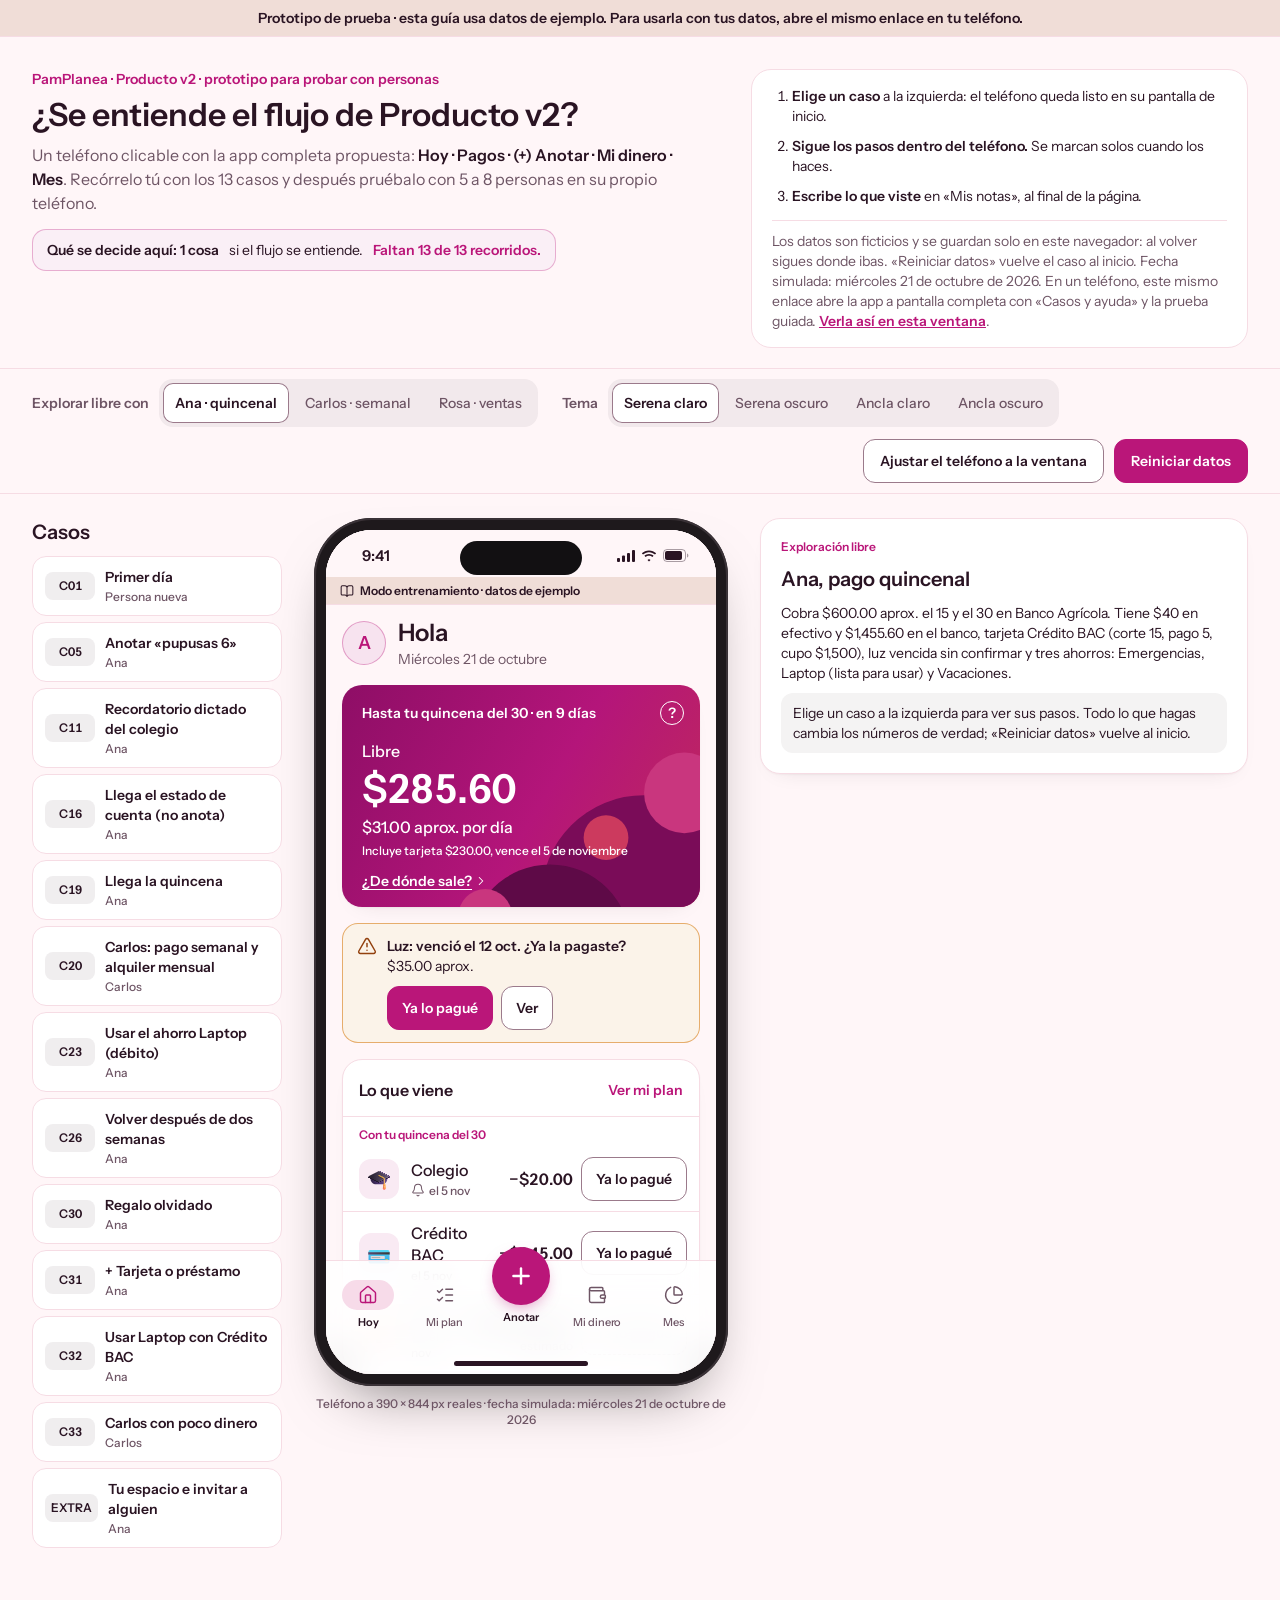
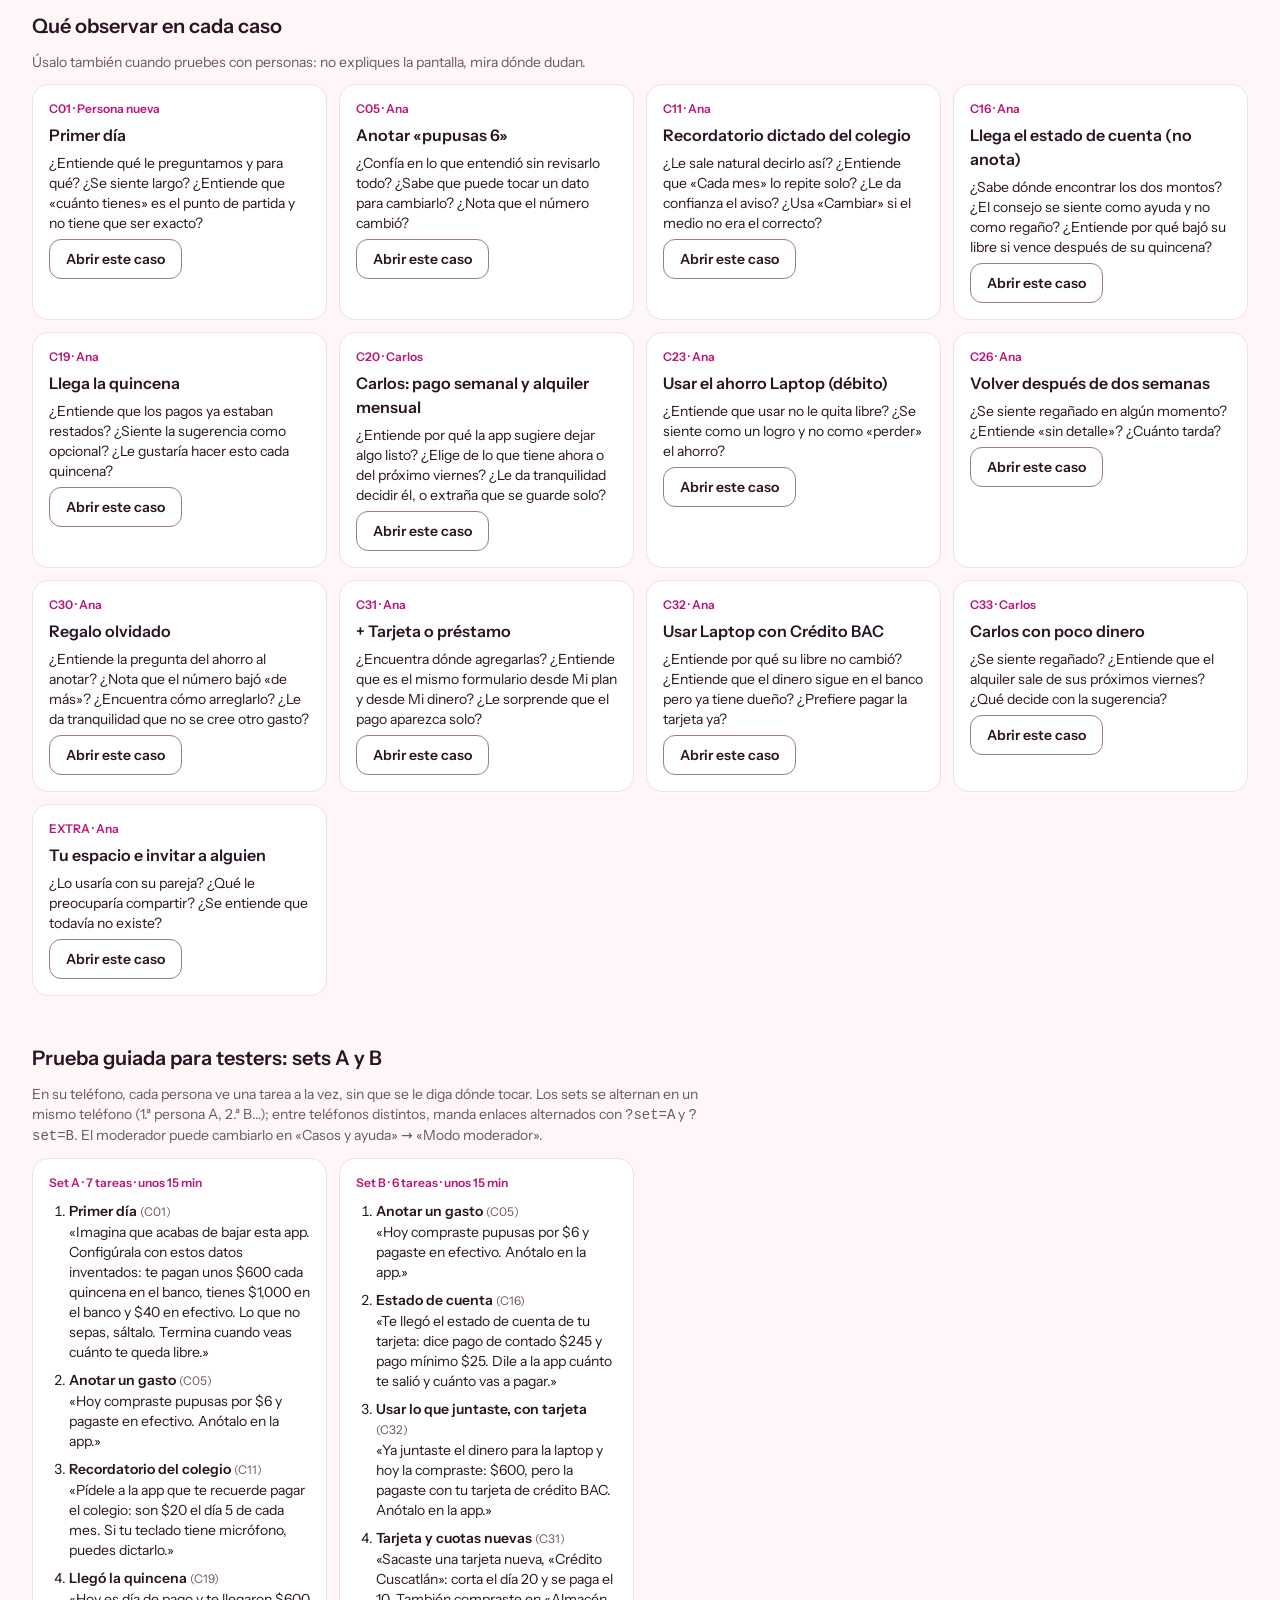
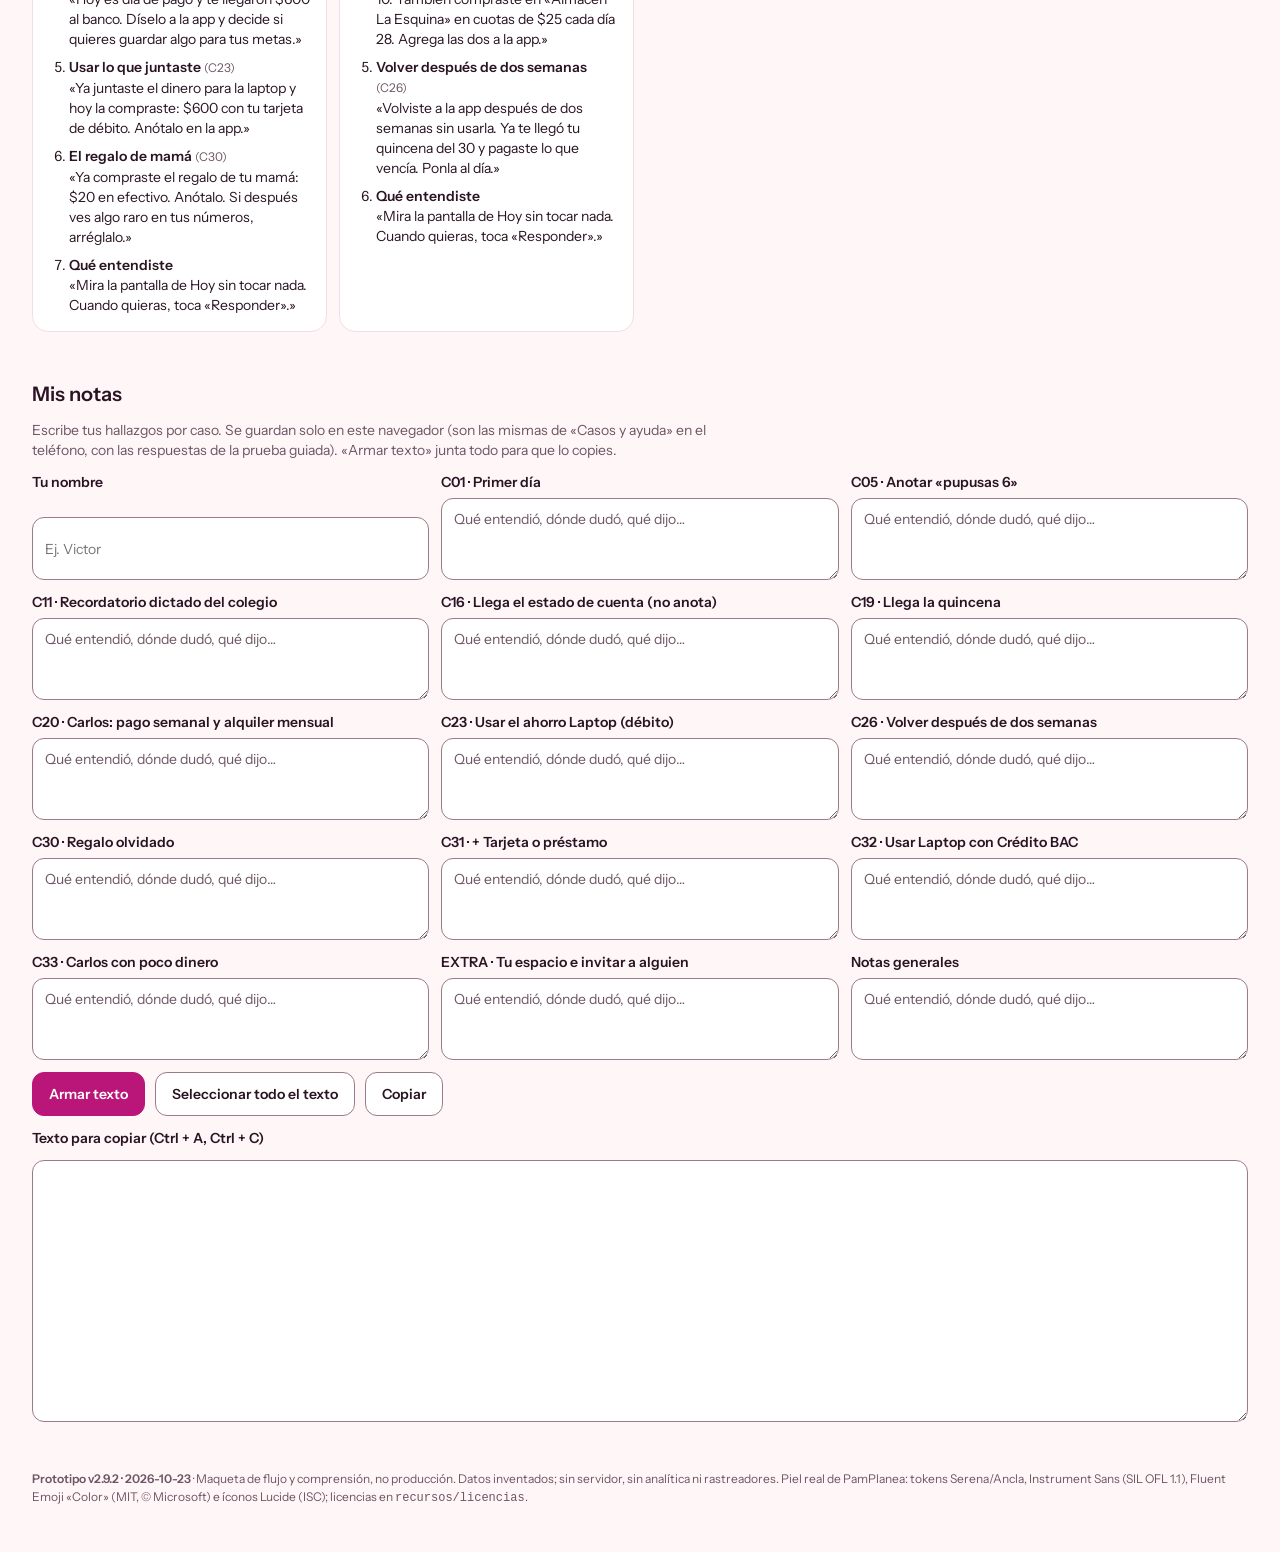
==== commit b9489ef9: "chore: versión «Prototipo v2.9.2 · 2026-10-23» y caché del service worker Co-Authored-By: Claude Opu" ====
--- a/index.html
+++ b/index.html
@@ -109,7 +109,7 @@
         </section>
 
         <footer class="g-pie">
-            <p><strong id="g-version">Prototipo v2.9.1 · 2026-10-23</strong> · Maqueta de flujo y comprensión, no producción. Datos inventados; sin servidor, sin analítica ni rastreadores. Piel real de PamPlanea: tokens Serena/Ancla, Instrument Sans (SIL OFL 1.1), Fluent Emoji «Color» (MIT, © Microsoft) e íconos Lucide (ISC); licencias en <code>recursos/licencias</code>.</p>
+            <p><strong id="g-version">Prototipo v2.9.2 · 2026-10-23</strong> · Maqueta de flujo y comprensión, no producción. Datos inventados; sin servidor, sin analítica ni rastreadores. Piel real de PamPlanea: tokens Serena/Ancla, Instrument Sans (SIL OFL 1.1), Fluent Emoji «Color» (MIT, © Microsoft) e íconos Lucide (ISC); licencias en <code>recursos/licencias</code>.</p>
         </footer>
         <script src="casos.js"></script>
         <script src="guia.js"></script>
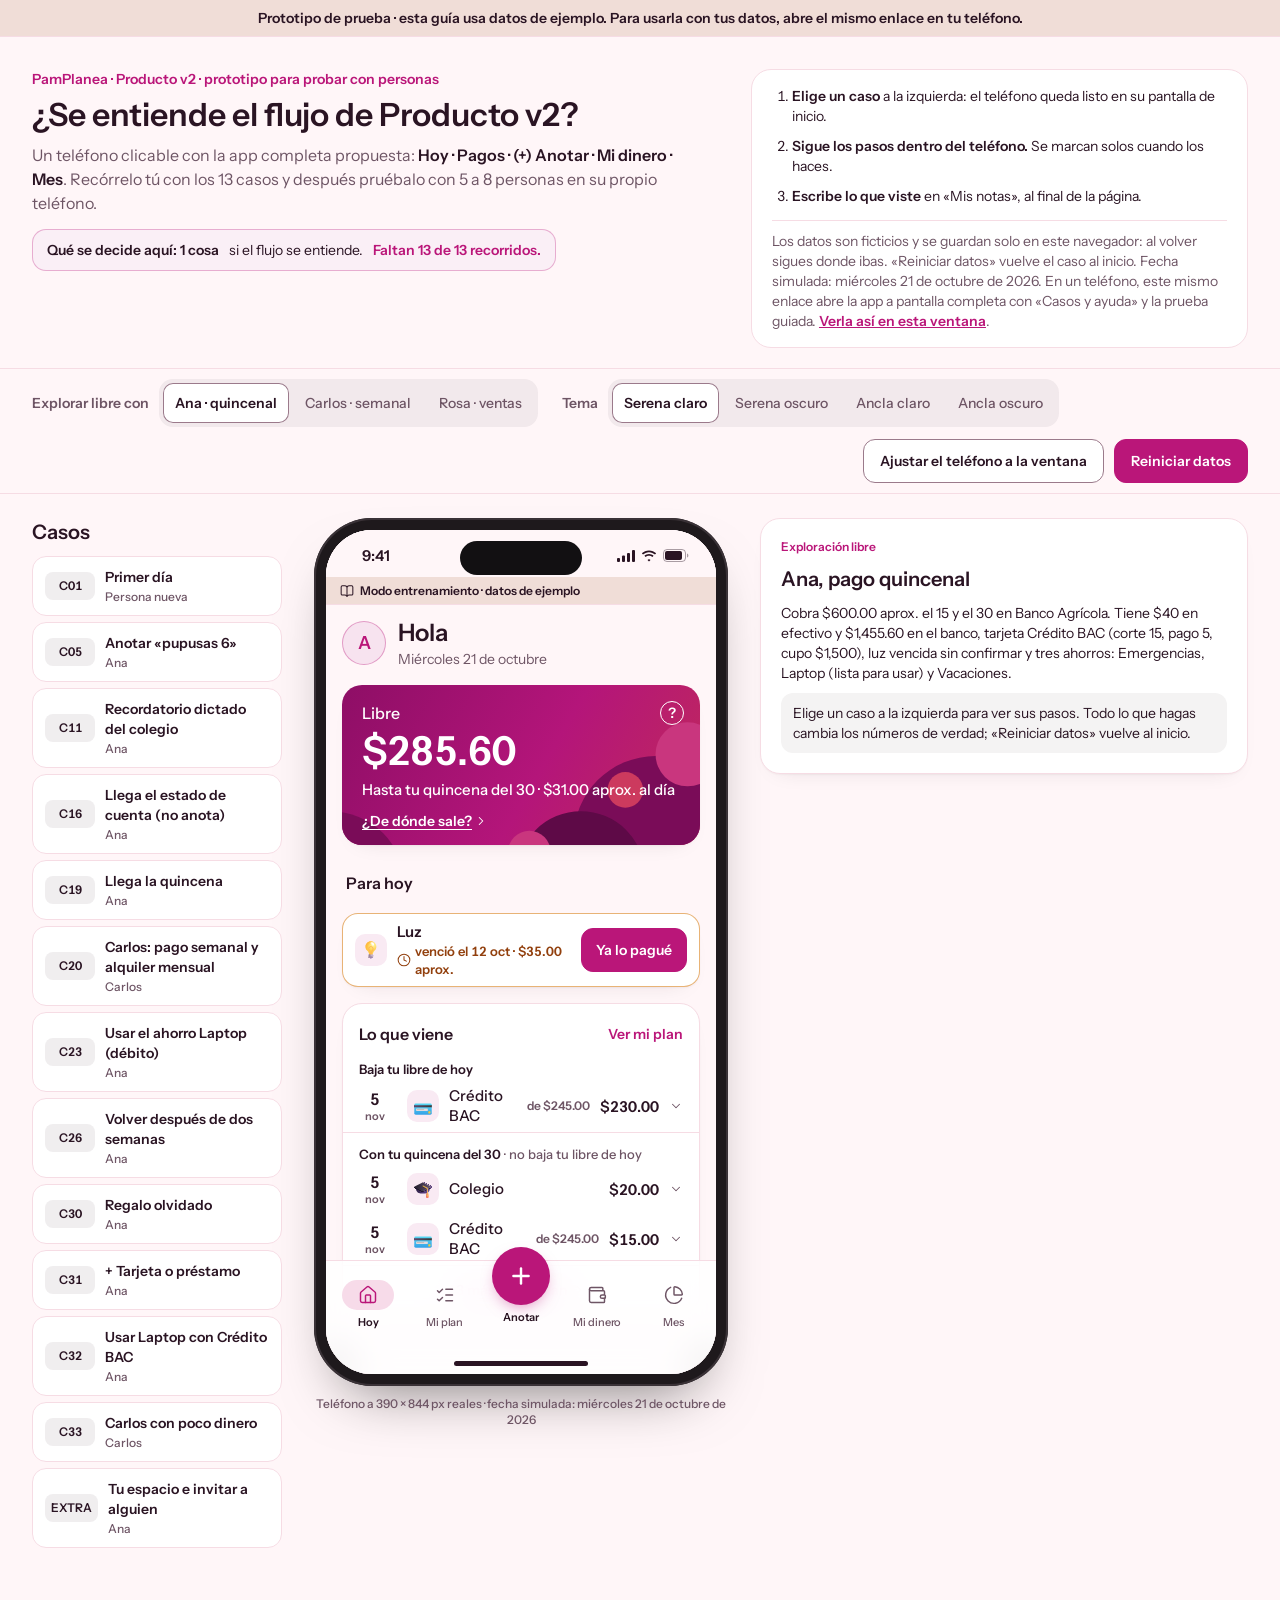
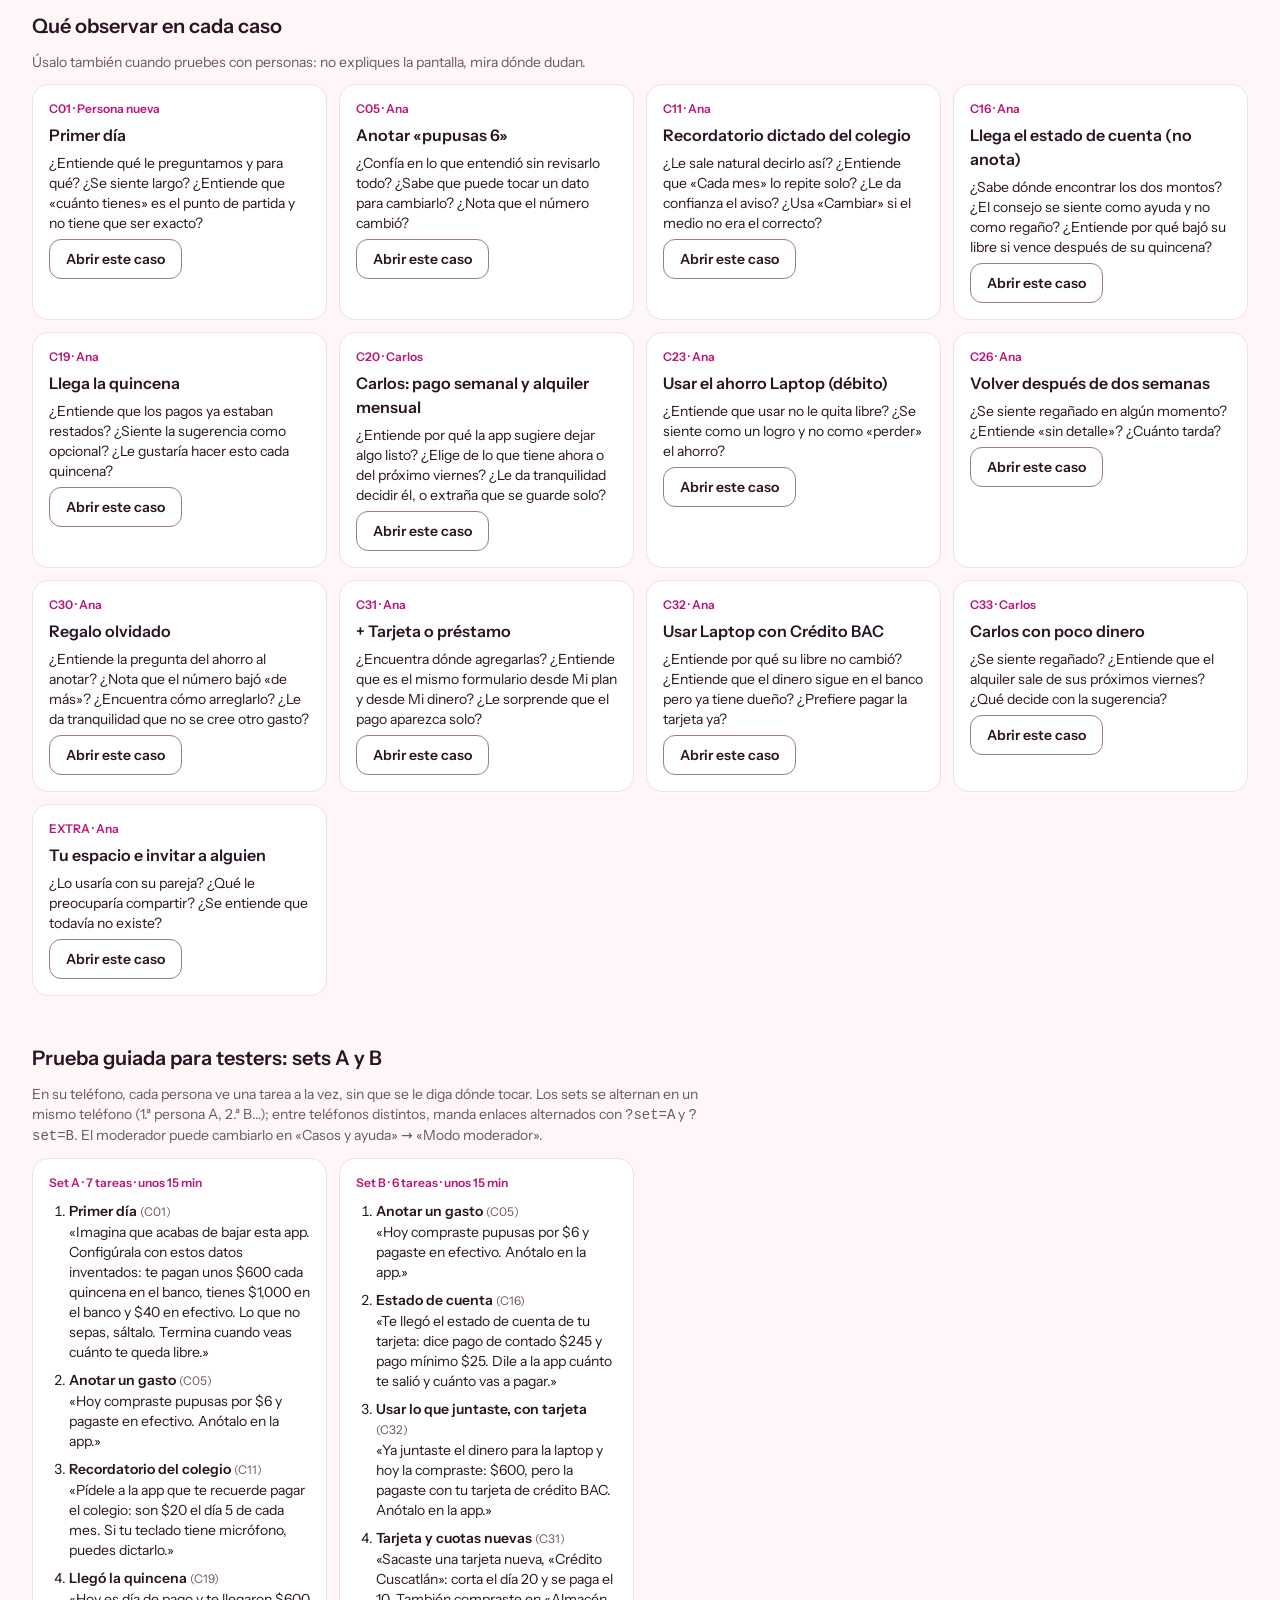
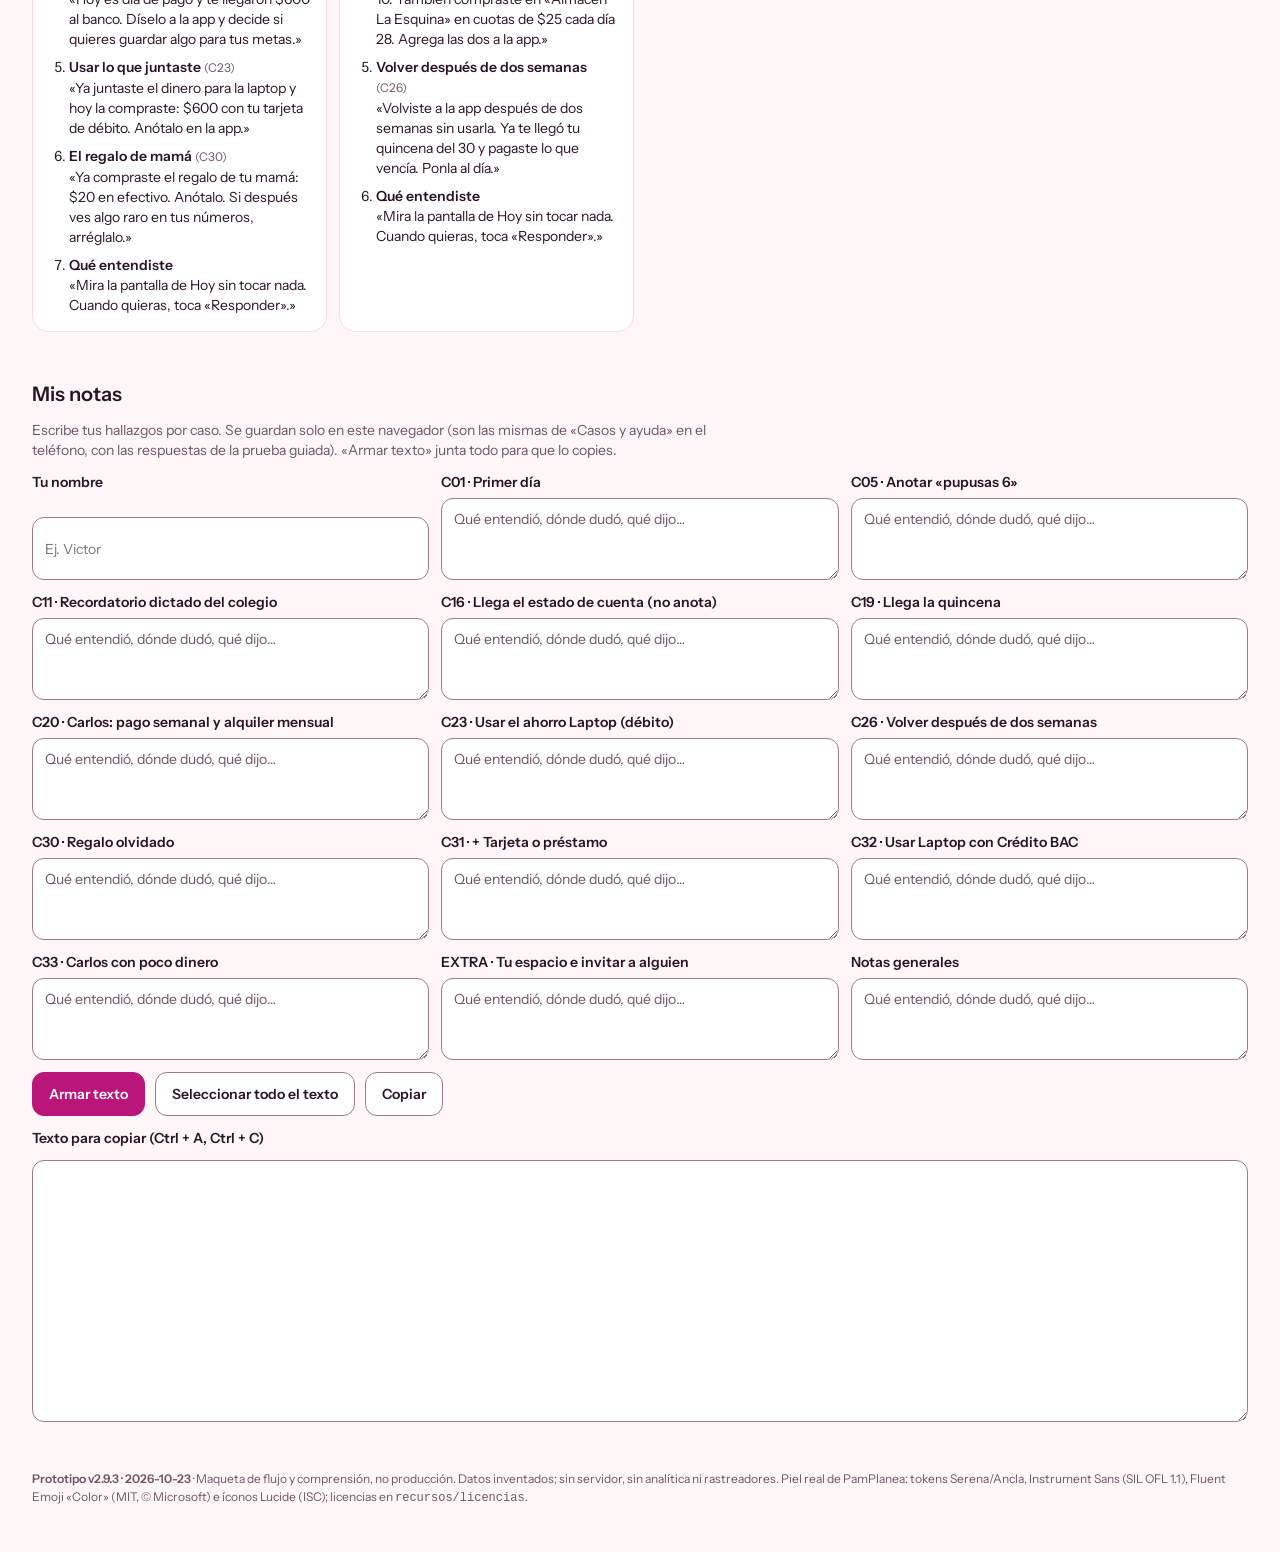
==== commit b5b17d5d: "chore: versión «Prototipo v2.9.3 · 2026-10-23» y VERSION_SW nuevo Co-Authored-By: Claude Opus 5.5 <n" ====
--- a/index.html
+++ b/index.html
@@ -109,7 +109,7 @@
         </section>
 
         <footer class="g-pie">
-            <p><strong id="g-version">Prototipo v2.9.2 · 2026-10-23</strong> · Maqueta de flujo y comprensión, no producción. Datos inventados; sin servidor, sin analítica ni rastreadores. Piel real de PamPlanea: tokens Serena/Ancla, Instrument Sans (SIL OFL 1.1), Fluent Emoji «Color» (MIT, © Microsoft) e íconos Lucide (ISC); licencias en <code>recursos/licencias</code>.</p>
+            <p><strong id="g-version">Prototipo v2.9.3 · 2026-10-23</strong> · Maqueta de flujo y comprensión, no producción. Datos inventados; sin servidor, sin analítica ni rastreadores. Piel real de PamPlanea: tokens Serena/Ancla, Instrument Sans (SIL OFL 1.1), Fluent Emoji «Color» (MIT, © Microsoft) e íconos Lucide (ISC); licencias en <code>recursos/licencias</code>.</p>
         </footer>
         <script src="casos.js"></script>
         <script src="guia.js"></script>
